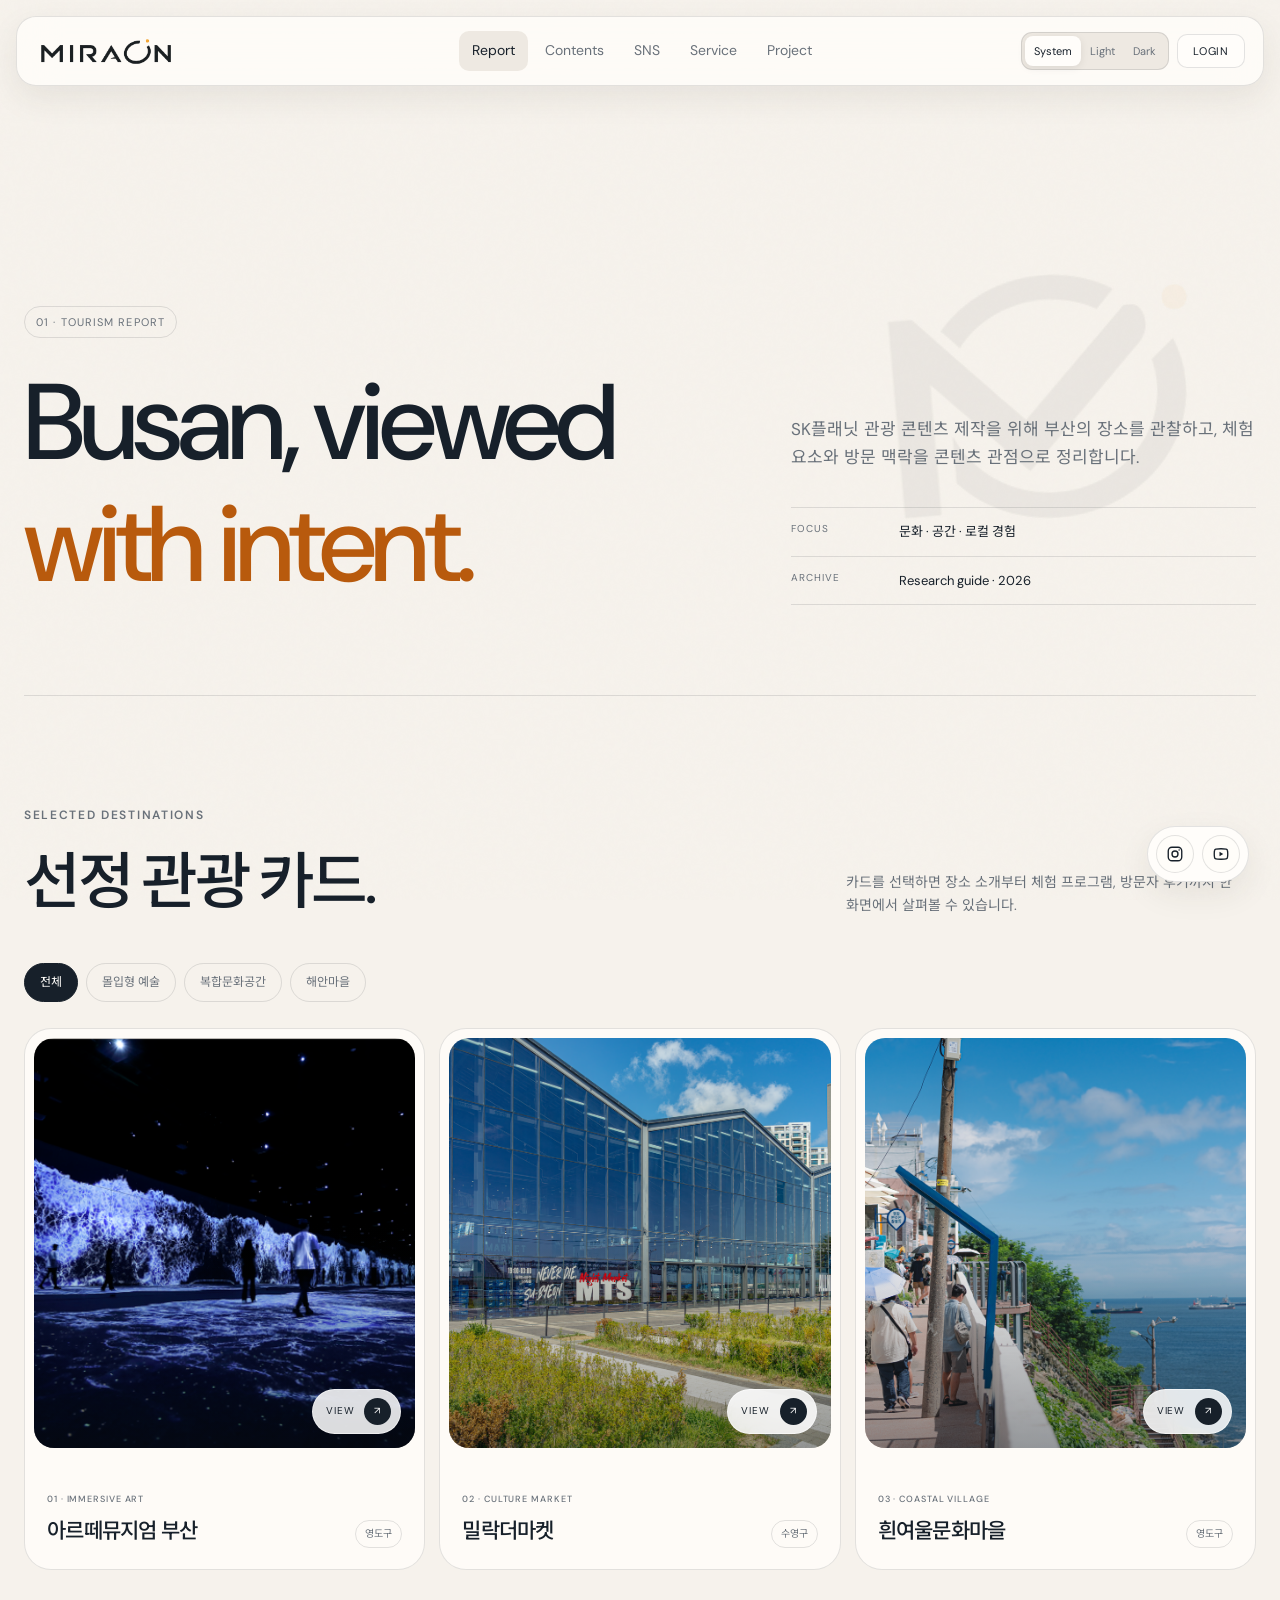
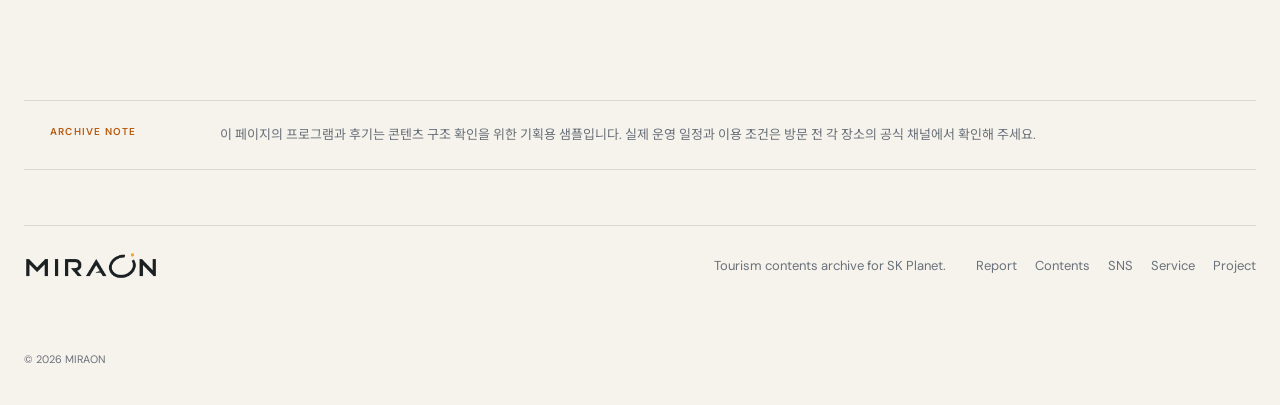
==== index.html @ 27b4e594 "Add TUMSE service preview" ====
<!doctype html>
<html lang="ko" data-theme="system">
<head>
  <meta charset="utf-8">
  <meta name="viewport" content="width=device-width, initial-scale=1">
  <meta name="description" content="SK플래닛 관광 콘텐츠 제작을 위한 부산 관광 자원 리서치 아카이브">
  <meta name="theme-color" content="#f6f2ec">
  <title>Report — MIRAON Tourism Archive</title><link rel="icon" type="image/png" href="assets/brand/miraon-favicon.png">
  <link rel="stylesheet" href="style.css?v=20260902-1">
  <script src="script.js?v=20260827-3" defer></script>
</head>
<body data-page="report">
  <a class="skip-link" href="#main">본문으로 이동</a>

  <header class="site-header report-site-header" data-header>
    <a class="brand" href="index.html" aria-label="MIRAON 아카이브 홈">MIRAON<span aria-hidden="true">✦</span></a>
    <button class="menu-button" type="button" aria-label="메뉴 열기" aria-controls="site-nav" aria-expanded="false" data-menu-button>
      <span></span><span></span>
    </button>
    <nav class="site-nav" id="site-nav" aria-label="주요 메뉴" data-menu>
      <a href="report.html" data-nav="report">Report</a>
      <a href="contents.html" data-nav="contents">Contents</a>
      <a href="sns.html" data-nav="sns">SNS</a>
      <a href="service.html" data-nav="service">Service</a>
      <a href="final.html" data-nav="final">Project</a>
    </nav>
    <div class="report-header-actions">
      <!-- 고정 UI: 이후 페이지 수정에서도 System / Light / Dark 설정을 유지합니다. -->
      <div class="theme-switcher" role="group" aria-label="화면 테마" data-theme-switcher>
        <button type="button" data-theme-choice="system">System</button>
        <button type="button" data-theme-choice="light">Light</button>
        <button type="button" data-theme-choice="dark">Dark</button>
      </div>
      <button class="login-mini" type="button" aria-label="로그인 기능 준비 중">Login</button>
    </div>
  </header>

  <main id="main">
    <section class="page-hero report-page-hero shell reveal">
      <div>
        <span class="page-label">01 · Tourism report</span>
        <h1>Busan, viewed<em>with intent.</em></h1>
      </div>
      <div class="report-hero-copy">
        <p>SK플래닛 관광 콘텐츠 제작을 위해 부산의 장소를 관찰하고, 체험 요소와 방문 맥락을 콘텐츠 관점으로 정리합니다.</p>
        <dl>
          <div><dt>Focus</dt><dd>문화 · 공간 · 로컬 경험</dd></div>
          <div><dt>Archive</dt><dd>Research guide · 2026</dd></div>
        </dl>
      </div>
    </section>

    <section class="section shell destination-section" aria-labelledby="destination-title">
      <div class="section-head reveal destination-heading">
        <div>
          <p class="eyebrow">Selected destinations</p>
          <h2 id="destination-title">선정 관광 카드.</h2>
        </div>
        <p>카드를 선택하면 장소 소개부터 체험 프로그램, 방문자 후기까지 한 화면에서 살펴볼 수 있습니다.</p>
      </div>

      <div class="destination-filters reveal" aria-label="관광지 카테고리 필터">
        <button class="destination-filter is-active" type="button" data-place-filter="all" aria-pressed="true">전체</button>
        <button class="destination-filter" type="button" data-place-filter="art" aria-pressed="false">몰입형 예술</button>
        <button class="destination-filter" type="button" data-place-filter="market" aria-pressed="false">복합문화공간</button>
        <button class="destination-filter" type="button" data-place-filter="village" aria-pressed="false">해안마을</button>
      </div>

      <div class="destination-grid">
        <button class="destination-card reveal" type="button" data-place-card data-place="arte" data-place-category="art" aria-haspopup="dialog" aria-controls="tourism-detail-dialog">
          <span class="destination-image">
            <img src="assets/images/report/arte-museum.png" alt="푸른 파도 미디어아트가 펼쳐진 아르떼뮤지엄 부산 전시장">
            <span class="destination-open" aria-hidden="true">View <i>↗</i></span>
          </span>
          <span class="destination-meta">
            <span><small>01 · Immersive art</small><strong>아르떼뮤지엄 부산</strong></span>
            <span class="destination-area">영도구</span>
          </span>
        </button>

        <button class="destination-card reveal" type="button" data-place-card data-place="millac" data-place-category="market" aria-haspopup="dialog" aria-controls="tourism-detail-dialog">
          <span class="destination-image">
            <img src="assets/images/report/millac-market.png" alt="유리 외관이 인상적인 부산 밀락더마켓 전경">
            <span class="destination-open" aria-hidden="true">View <i>↗</i></span>
          </span>
          <span class="destination-meta">
            <span><small>02 · Culture market</small><strong>밀락더마켓</strong></span>
            <span class="destination-area">수영구</span>
          </span>
        </button>

        <button class="destination-card reveal" type="button" data-place-card data-place="huinnyeoul" data-place-category="village" aria-haspopup="dialog" aria-controls="tourism-detail-dialog">
          <span class="destination-image">
            <img src="assets/images/report/huinnyeoul-village.png" alt="바다와 맞닿은 흰여울문화마을의 골목길">
            <span class="destination-open" aria-hidden="true">View <i>↗</i></span>
          </span>
          <span class="destination-meta">
            <span><small>03 · Coastal village</small><strong>흰여울문화마을</strong></span>
            <span class="destination-area">영도구</span>
          </span>
        </button>
      </div>
    </section>

    <section class="report-note shell reveal" aria-label="리서치 활용 안내">
      <span>Archive note</span>
      <p>이 페이지의 프로그램과 후기는 콘텐츠 구조 확인을 위한 기획용 샘플입니다. 실제 운영 일정과 이용 조건은 방문 전 각 장소의 공식 채널에서 확인해 주세요.</p>
    </section>
  </main>

  <footer class="site-footer shell">
    <a class="brand" href="index.html">MIRAON<span>✦</span></a>
    <p>Tourism contents archive for SK Planet.</p>
    <div><a href="report.html">Report</a><a href="contents.html">Contents</a><a href="sns.html">SNS</a><a href="service.html">Service</a><a href="final.html">Project</a></div>
    <div class="footer-socials" aria-label="소셜 미디어">
      <a class="footer-social-link" href="https://www.instagram.com/pieces.of.busan/" target="_blank" rel="noopener noreferrer" aria-label="인스타그램 Pieces of Busan 새 탭에서 열기"><svg viewBox="0 0 24 24" aria-hidden="true"><rect x="3" y="3" width="18" height="18" rx="5"></rect><circle cx="12" cy="12" r="4"></circle><circle cx="17.5" cy="6.5" r="1" fill="currentColor" stroke="none"></circle></svg></a>
      <a class="footer-social-link" href="https://www.youtube.com/@ZEIV-k8u" target="_blank" rel="noopener noreferrer" aria-label="유튜브 MIRAON 새 탭에서 열기"><svg viewBox="0 0 24 24" aria-hidden="true"><path d="M21 12c0-2.3-.2-4.1-.5-5-.2-.8-.9-1.4-1.7-1.6C17.3 5 12 5 12 5s-5.3 0-6.8.4C4.4 5.6 3.7 6.2 3.5 7 3.2 7.9 3 9.7 3 12s.2 4.1.5 5c.2.8.9 1.4 1.7 1.6C6.7 19 12 19 12 19s5.3 0 6.8-.4c.8-.2 1.5-.8 1.7-1.6.3-.9.5-2.7.5-5Z"></path><path d="m10 9 5 3-5 3V9Z" fill="currentColor" stroke="none"></path></svg></a>
    </div>
    <small>© <span data-year></span> MIRAON</small>
  </footer>

  <dialog class="tourism-dialog" id="tourism-detail-dialog" aria-labelledby="tourism-modal-title" data-tourism-modal data-tourism-dialog>
      <button class="tourism-modal-close" type="button" aria-label="관광지 상세 팝업 닫기" data-modal-close>
        <span></span><span></span>
      </button>

      <div class="tourism-modal-layout">
        <aside class="tourism-modal-nav" aria-label="상세 정보 카테고리">
          <div class="tourism-nav-head">
            <small>Main category</small>
            <strong data-modal-nav-title>Destination</strong>
          </div>
          <nav>
            <button class="is-active" type="button" data-modal-section="modal-overview" aria-current="true"><span>01</span>홈</button>
            <button type="button" data-modal-section="modal-programs"><span>02</span>체험 프로그램</button>
            <button type="button" data-modal-section="modal-reviews"><span>03</span>방문자 후기</button>
          </nav>
          <p>BUSAN TOURISM<br>RESEARCH ARCHIVE</p>
        </aside>

        <div class="tourism-modal-content" data-modal-scroll>
          <section class="tourism-overview" id="modal-overview" data-modal-observe>
            <div class="tourism-title-row">
              <div>
                <p class="tourism-kicker" data-modal-kicker></p>
                <h2 id="tourism-modal-title" data-modal-title></h2>
                <p class="tourism-subtitle" data-modal-subtitle></p>
              </div>
              <span class="tourism-location" data-modal-location></span>
            </div>

            <div class="tourism-gallery" data-tourism-gallery>
              <div class="tourism-gallery-viewport" data-gallery-viewport tabindex="0" aria-label="장소 이미지 갤러리. 좌우 방향키 또는 드래그로 이동할 수 있습니다.">
                <div class="tourism-gallery-track" data-gallery-track></div>
              </div>
              <button class="tourism-gallery-arrow is-prev" type="button" aria-label="이전 이미지" data-gallery-prev>←</button>
              <button class="tourism-gallery-arrow is-next" type="button" aria-label="다음 이미지" data-gallery-next>→</button>
              <div class="tourism-gallery-footer">
                <div class="tourism-gallery-dots" data-gallery-dots aria-label="이미지 선택"></div>
                <span><b data-gallery-current>01</b> / <span data-gallery-total>03</span></span>
                <small>Drag or swipe</small>
              </div>
            </div>

            <blockquote data-modal-quote></blockquote>
            <div class="tourism-facts" data-modal-facts></div>
          </section>

          <section class="tourism-detail-section" id="modal-programs" data-modal-observe>
            <div class="tourism-section-heading">
              <div><span>Experience 02</span><h3>체험 프로그램</h3></div>
              <p data-modal-program-intro></p>
            </div>
            <div class="tourism-program-grid" data-modal-programs></div>
          </section>

          <section class="tourism-detail-section tourism-review-section" id="modal-reviews" data-modal-observe>
            <div class="tourism-section-heading">
              <div><span>Review 03</span><h3>방문자 후기</h3></div>
              <div class="tourism-rating"><strong data-modal-rating></strong><span>기획용 샘플 후기</span></div>
            </div>
            <div class="tourism-review-list" data-modal-reviews></div>
          </section>

          <footer class="tourism-source">
            <span>Image source</span>
            <p><span data-modal-credit></span> <a data-modal-source href="#" target="_blank" rel="noreferrer">원문 보기 ↗</a></p>
          </footer>
        </div>
      </div>
  </dialog>
</body>
</html>
---- style.css ----
@import url('https://fonts.googleapis.com/css2?family=DM+Sans:wght@400;500;600&family=Noto+Sans+KR:wght@300;400;500;600&display=swap');

:root {
  color-scheme: light;
  --bg: #f6f2ec;
  --surface: rgba(255, 253, 249, .82);
  --surface-solid: #fffdfa;
  --surface-soft: #eee9e2;
  --ink: #17202a;
  --muted: #69717a;
  --line: rgba(25, 32, 42, .12);
  --line-strong: rgba(25, 32, 42, .22);
  --brand-orange: #f39d1f;
  --accent: #b85a0d;
  --accent-soft: #f6dfbb;
  --brand-wordmark: url("assets/brand/miraon-wordmark-dark.png");
  --brand-monogram: url("assets/brand/miraon-monogram-dark.png");
  --peach: #f1d5cf;
  --peach-soft: #faece6;
  --mint: #d9ebe1;
  --yellow: #f4e7be;
  --shadow: 0 24px 70px rgba(52, 45, 38, .10);
  --shadow-small: 0 12px 32px rgba(52, 45, 38, .08);
  --radius-xl: 34px;
  --radius-lg: 24px;
  --radius-md: 16px;
  --max: 1240px;
}

html[data-theme="dark"] {
  color-scheme: dark;
  --bg: #121519;
  --surface: rgba(29, 33, 38, .84);
  --surface-solid: #1c2025;
  --surface-soft: #252a30;
  --ink: #f3f1ec;
  --muted: #a5abb2;
  --line: rgba(255, 255, 255, .11);
  --line-strong: rgba(255, 255, 255, .22);
  --brand-orange: #f3a11f;
  --accent: #f3a11f;
  --accent-soft: #4a321a;
  --brand-wordmark: url("assets/brand/miraon-wordmark-light.png");
  --brand-monogram: url("assets/brand/miraon-monogram-light.png");
  --peach: #5b403d;
  --peach-soft: #362b2b;
  --mint: #293e36;
  --yellow: #443d28;
  --shadow: 0 26px 80px rgba(0, 0, 0, .28);
  --shadow-small: 0 12px 35px rgba(0, 0, 0, .22);
}

@media (prefers-color-scheme: dark) {
  html[data-theme="system"] {
    color-scheme: dark;
    --bg: #121519; --surface: rgba(29, 33, 38, .84); --surface-solid: #1c2025;
    --surface-soft: #252a30; --ink: #f3f1ec; --muted: #a5abb2;
    --line: rgba(255, 255, 255, .11); --line-strong: rgba(255, 255, 255, .22);
    --brand-orange: #f3a11f; --accent: #f3a11f; --accent-soft: #4a321a; --peach: #5b403d;
    --brand-wordmark: url("assets/brand/miraon-wordmark-light.png");
    --brand-monogram: url("assets/brand/miraon-monogram-light.png");
    --peach-soft: #362b2b; --mint: #293e36; --yellow: #443d28;
    --shadow: 0 26px 80px rgba(0, 0, 0, .28); --shadow-small: 0 12px 35px rgba(0, 0, 0, .22);
  }
}

* { box-sizing: border-box; }
html { scroll-behavior: smooth; }
body { margin: 0; background: var(--bg); color: var(--ink); font-family: "DM Sans", "Noto Sans KR", sans-serif; font-size: 16px; line-height: 1.65; transition: background .35s ease, color .35s ease; }
body::before { content: ""; position: fixed; inset: 0; pointer-events: none; opacity: .28; z-index: -1; background-image: url("data:image/svg+xml,%3Csvg viewBox='0 0 160 160' xmlns='http://www.w3.org/2000/svg'%3E%3Cfilter id='n'%3E%3CfeTurbulence type='fractalNoise' baseFrequency='.9' numOctaves='2' stitchTiles='stitch'/%3E%3C/filter%3E%3Crect width='100%25' height='100%25' filter='url(%23n)' opacity='.055'/%3E%3C/svg%3E"); }
a { color: inherit; text-decoration: none; }
button, input { font: inherit; }
img { display: block; max-width: 100%; }
.shell { width: min(calc(100% - 48px), var(--max)); margin-inline: auto; }
.skip-link { position: fixed; left: 16px; top: -80px; background: var(--ink); color: var(--bg); padding: 10px 16px; z-index: 1000; border-radius: 10px; }
.skip-link:focus { top: 16px; }

.site-header { width: min(calc(100% - 32px), 1360px); height: 70px; margin: 16px auto 0; padding: 0 18px 0 22px; position: sticky; top: 14px; z-index: 100; display: grid; grid-template-columns: 1fr auto 1fr; align-items: center; border: 1px solid var(--line); border-radius: 20px; background: var(--surface); backdrop-filter: blur(20px); box-shadow: var(--shadow-small); }
.brand { width: 134px; height: 32px; display: inline-flex; flex: 0 0 auto; align-items: center; overflow: hidden; font-size: 0; }
.brand::before { content: ""; width: 100%; height: 100%; display: block; background: var(--brand-wordmark) no-repeat left center / contain; }
.brand span { display: none; }
.site-nav { display: flex; gap: 4px; }
.site-nav a { padding: 8px 13px; border-radius: 10px; color: var(--muted); font-size: 14px; transition: .2s ease; }
.site-nav a:hover, .site-nav a[aria-current="page"] { background: var(--surface-soft); color: var(--ink); }
.theme-switcher { justify-self: end; display: flex; padding: 3px; border: 1px solid var(--line); border-radius: 11px; background: var(--surface-soft); }
.theme-switcher button { border: 0; padding: 6px 9px; color: var(--muted); background: transparent; border-radius: 8px; font-size: 11px; cursor: pointer; }
.theme-switcher button[aria-pressed="true"] { color: var(--ink); background: var(--surface-solid); box-shadow: 0 2px 8px rgba(0,0,0,.08); }
.menu-button { display: none; border: 0; background: transparent; width: 38px; height: 38px; padding: 10px; cursor: pointer; }
.menu-button span { display: block; width: 100%; height: 1px; margin: 6px 0; background: var(--ink); }

.hero { min-height: 750px; display: grid; grid-template-columns: .9fr 1.1fr; gap: clamp(40px, 6vw, 90px); align-items: center; padding-block: 100px 88px; }
.kicker, .eyebrow { margin: 0 0 22px; color: var(--muted); font-size: 12px; font-weight: 600; letter-spacing: .14em; text-transform: uppercase; }
.kicker { display: flex; align-items: center; gap: 9px; }
.kicker span { width: 7px; height: 7px; border-radius: 50%; background: #73ad88; box-shadow: 0 0 0 5px rgba(115,173,136,.13); }
.hero h1 { margin: 0; font-size: clamp(46px, 5.2vw, 76px); font-weight: 500; line-height: 1.12; letter-spacing: -.055em; word-break: keep-all; }
.hero h1 em, blockquote em { color: var(--accent); font-style: normal; }
.hero-intro { max-width: 570px; margin: 30px 0 0; color: var(--muted); font-size: 17px; word-break: keep-all; }
.button-row { display: flex; gap: 10px; margin-top: 36px; flex-wrap: wrap; }
.button { min-height: 48px; display: inline-flex; align-items: center; justify-content: center; gap: 18px; padding: 12px 18px; border: 1px solid var(--line); border-radius: 13px; font-size: 14px; font-weight: 500; transition: transform .25s ease, background .25s ease, border-color .25s ease; }
.button:hover { transform: translateY(-2px); }
.button-primary, .button-dark { background: var(--ink); color: var(--bg); border-color: var(--ink); }
.button-quiet { background: var(--surface); }
.button-dark { color: var(--surface-solid); background: #17202a; }

.hero-art { min-height: 520px; position: relative; display: grid; place-items: center; border: 1px solid var(--line); overflow: hidden; border-radius: var(--radius-xl); background: radial-gradient(circle at 23% 68%, var(--yellow), transparent 36%), radial-gradient(circle at 83% 20%, var(--peach), transparent 38%), var(--surface-solid); box-shadow: var(--shadow); }
.hero-image-card { width: 80%; margin: 0; position: relative; z-index: 2; overflow: hidden; border: 7px solid rgba(255,255,255,.42); border-radius: 23px; box-shadow: 0 30px 70px rgba(62,50,45,.18); transform: rotate(-2.5deg); }
.hero-image-card img { width: 100%; aspect-ratio: 16/9; object-fit: cover; }
.soft-orb { position: absolute; border-radius: 50%; filter: blur(4px); }
.orb-one { width: 180px; height: 180px; left: -40px; top: 80px; background: var(--accent-soft); }
.orb-two { width: 140px; height: 140px; right: -20px; bottom: -20px; background: var(--mint); }
.floating-card { position: absolute; z-index: 3; padding: 14px; border: 1px solid rgba(255,255,255,.48); border-radius: 15px; background: rgba(255,255,255,.78); color: #17202a; backdrop-filter: blur(14px); box-shadow: 0 16px 32px rgba(47,42,39,.12); }
.floating-theme { left: 6%; top: 9%; width: 142px; }
.floating-theme span { display: block; margin-bottom: 9px; font-size: 12px; font-weight: 600; }
.floating-theme i { display: block; height: 5px; margin: 6px 0; border-radius: 9px; background: #dce2e8; }
.floating-theme i:nth-of-type(2) { width: 75%; background: #9bacee; }
.floating-note { right: 5%; bottom: 12%; }
.floating-note small { display: block; color: #69717a; font-size: 9px; }
.floating-note strong { font-size: 13px; }
.art-caption { position: absolute; z-index: 3; left: 6%; bottom: 6%; display: flex; gap: 10px; align-items: flex-start; color: #17202a; }
.art-caption span { width: 26px; height: 26px; display: grid; place-items: center; border-radius: 50%; background: rgba(255,255,255,.8); font-size: 10px; }
.art-caption p { margin: 0; font-size: 11px; line-height: 1.4; }

.marquee { overflow: hidden; padding: 18px 0; border-block: 1px solid var(--line); color: var(--muted); white-space: nowrap; }
.marquee div { width: max-content; animation: drift 28s linear infinite; font-size: 13px; letter-spacing: .08em; text-transform: uppercase; }
.marquee i { padding: 0 22px; color: var(--accent); font-style: normal; }
@keyframes drift { to { transform: translateX(-50%); } }

.section { padding-block: 130px; }
.section-head { display: flex; justify-content: space-between; align-items: flex-end; gap: 30px; margin-bottom: 46px; }
.section-head h2, .contact h2, .page-hero h1 { margin: 0; font-weight: 500; letter-spacing: -.045em; line-height: 1.13; }
.section-head h2 { font-size: clamp(34px, 4vw, 54px); }
.text-link { padding-bottom: 6px; border-bottom: 1px solid var(--line-strong); color: var(--muted); font-size: 14px; }
.text-link span { padding-left: 12px; color: var(--ink); }
.work-grid { display: grid; grid-template-columns: 1.15fr .85fr; gap: 20px; }
.work-card { min-width: 0; padding: 10px; border: 1px solid var(--line); border-radius: 28px; background: var(--surface); transition: transform .35s ease, box-shadow .35s ease; }
.work-card:hover { transform: translateY(-5px); box-shadow: var(--shadow); }
.work-image { min-height: 360px; display: grid; place-items: center; overflow: hidden; border-radius: 20px; }
.image-peach { background: linear-gradient(145deg, var(--peach-soft), var(--yellow)); }
.image-blue { background: linear-gradient(145deg, var(--accent-soft), var(--mint)); }
.work-image img { width: 80%; border-radius: 16px; box-shadow: 0 24px 60px rgba(46,47,55,.18); transition: transform .55s ease; }
.work-card:hover img { transform: scale(1.025) rotate(.4deg); }
.work-card:not(.work-card-large) .work-image img { width: 73%; aspect-ratio: 4/5; object-fit: cover; object-position: top; }
.work-meta { min-height: 180px; padding: 24px 18px 16px; display: flex; align-items: flex-start; justify-content: space-between; gap: 20px; }
.pill { display: inline-flex; padding: 4px 9px; border: 1px solid var(--line); border-radius: 999px; color: var(--muted); font-size: 10px; letter-spacing: .06em; text-transform: uppercase; }
.work-meta h3 { margin: 15px 0 7px; font-size: 24px; font-weight: 500; letter-spacing: -.025em; }
.work-meta p { max-width: 450px; margin: 0; color: var(--muted); font-size: 14px; }
.round-arrow { flex: 0 0 38px; height: 38px; display: grid; place-items: center; border: 1px solid var(--line); border-radius: 50%; }
.project-entry-link { min-height: 150px; margin-top: 20px; padding: 26px 28px; display: grid; grid-template-columns: 50px 1fr auto; align-items: center; gap: 22px; border: 1px solid var(--line); border-radius: var(--radius-lg); background: linear-gradient(105deg, var(--surface), var(--peach-soft)); transition: transform .3s ease, box-shadow .3s ease; }
.project-entry-link:hover { transform: translateY(-4px); box-shadow: var(--shadow-small); }
.project-entry-number { color: var(--accent); font-size: 12px; }
.project-entry-link h3 { margin: 10px 0 4px; font-size: 27px; font-weight: 500; letter-spacing: -.03em; }
.project-entry-link p { margin: 0; color: var(--muted); font-size: 13px; }

.philosophy-block { display: grid; grid-template-columns: 1fr 1fr; gap: 8vw; border-top: 1px solid var(--line); }
.quote blockquote { margin: 0; font-size: clamp(31px, 3.7vw, 52px); line-height: 1.3; letter-spacing: -.045em; word-break: keep-all; }
.principles article { display: grid; grid-template-columns: 44px 1fr; gap: 14px; padding: 24px 0; border-bottom: 1px solid var(--line); }
.principles article:first-child { border-top: 1px solid var(--line); }
.principles span { color: var(--accent); font-size: 12px; }
.principles h3 { margin: 0 0 4px; font-size: 18px; font-weight: 500; }
.principles p { margin: 0; color: var(--muted); font-size: 14px; }
.snapshots { padding-top: 40px; }
.snapshot-grid { display: grid; grid-template-columns: 1fr 1fr; gap: 14px; }
.snapshot-card { min-height: 210px; display: grid; grid-template-columns: auto 1fr auto; align-items: end; gap: 24px; padding: 28px; border: 1px solid var(--line); border-radius: var(--radius-lg); background: var(--surface); transition: background .25s ease, transform .25s ease; }
.snapshot-card:hover { background: var(--surface-solid); transform: translateY(-3px); }
.snapshot-index { width: 44px; height: 44px; display: grid; place-items: center; align-self: start; border-radius: 50%; background: var(--accent-soft); color: var(--accent); font-weight: 600; }
.snapshot-card p { margin: 0 0 5px; color: var(--muted); font-size: 12px; }
.snapshot-card h3 { margin: 0; font-size: 21px; font-weight: 500; word-break: keep-all; }
.contact { margin-top: 90px; margin-bottom: 36px; padding: clamp(38px, 6vw, 76px); display: grid; grid-template-columns: 1.15fr .85fr; align-items: end; gap: 50px; border-radius: var(--radius-xl); color: #17202a; background: radial-gradient(circle at 82% 25%, #dce7ff, transparent 30%), radial-gradient(circle at 8% 85%, #f4ddb8, transparent 34%), #f6e8e3; box-shadow: var(--shadow); }
.contact h2 { font-size: clamp(43px, 5vw, 70px); }
.contact-side p { max-width: 430px; margin: 0 0 28px; color: #545b63; }

.site-footer { min-height: 180px; display: grid; grid-template-columns: 1fr auto auto; align-items: center; gap: 30px; border-top: 1px solid var(--line); color: var(--muted); font-size: 13px; }
.site-footer > div { display: flex; gap: 18px; }
.site-footer .footer-socials { position: fixed; z-index: 70; right: clamp(16px, 2.4vw, 34px); bottom: max(18px, env(safe-area-inset-bottom)); display: flex; gap: 8px; padding: 8px; border: 1px solid var(--line); border-radius: 999px; background: var(--surface-solid); box-shadow: var(--shadow-small); }
.footer-social-link { width: 38px; height: 38px; display: inline-grid; place-items: center; border: 1px solid var(--line); border-radius: 50%; color: var(--ink); background: var(--surface); transition: color .2s ease, background .2s ease, border-color .2s ease, transform .2s ease; }
.footer-social-link svg { width: 18px; height: 18px; fill: none; stroke: currentColor; stroke-width: 1.8; stroke-linecap: round; stroke-linejoin: round; }
.footer-social-link:hover { color: #17202a; background: var(--brand-orange); border-color: var(--brand-orange); transform: translateY(-2px); }
.footer-social-link:focus-visible { outline: 2px solid var(--accent); outline-offset: 3px; }
.site-footer small { grid-column: 1/-1; padding-bottom: 20px; }

/* Inner pages */
.page-hero { min-height: 540px; padding-block: 135px 90px; display: grid; grid-template-columns: 1.2fr .8fr; gap: 70px; align-items: end; border-bottom: 1px solid var(--line); }
.page-hero h1 { font-size: clamp(58px, 8vw, 112px); }
.page-hero h1 em { display: block; color: var(--accent); font-style: normal; }
.page-hero > p { max-width: 480px; margin: 0; color: var(--muted); font-size: 17px; word-break: keep-all; }
.page-label { display: inline-flex; margin-bottom: 24px; padding: 6px 11px; border: 1px solid var(--line); border-radius: 999px; color: var(--muted); font-size: 11px; text-transform: uppercase; letter-spacing: .1em; }
.profile-layout { display: grid; grid-template-columns: .82fr 1.18fr; gap: 7vw; }
.portrait-card { min-height: 520px; position: relative; display: grid; place-items: center; overflow: hidden; border-radius: var(--radius-xl); background: radial-gradient(circle at 70% 20%, var(--peach), transparent 38%), radial-gradient(circle at 20% 80%, var(--accent-soft), transparent 40%), var(--surface-solid); }
.portrait-mark { font-size: clamp(120px, 18vw, 240px); font-weight: 600; letter-spacing: -.12em; color: var(--ink); opacity: .9; }
.portrait-card small { position: absolute; left: 24px; bottom: 22px; padding: 6px 10px; border-radius: 999px; background: var(--surface); }
.body-copy h2 { margin: 0 0 28px; font-size: clamp(33px, 4vw, 54px); font-weight: 500; line-height: 1.25; letter-spacing: -.04em; word-break: keep-all; }
.body-copy > p { color: var(--muted); font-size: 17px; }
.fact-list { margin-top: 50px; }
.fact-list > div { display: grid; grid-template-columns: 150px 1fr; padding: 18px 0; border-bottom: 1px solid var(--line); }
.fact-list dt { color: var(--muted); font-size: 12px; text-transform: uppercase; letter-spacing: .08em; }
.fact-list dd { margin: 0; }
.capability-grid { display: grid; grid-template-columns: repeat(3, 1fr); gap: 14px; }
.info-card { min-height: 300px; padding: 28px; display: flex; flex-direction: column; border: 1px solid var(--line); border-radius: var(--radius-lg); background: var(--surface); }
.info-card > span { color: var(--accent); font-size: 12px; }
.info-card h3 { margin: auto 0 9px; font-size: 23px; font-weight: 500; }
.info-card p { margin: 0; color: var(--muted); font-size: 14px; }
.process-list { display: grid; grid-template-columns: repeat(4, 1fr); border-block: 1px solid var(--line); }
.process-list div { padding: 28px 18px; border-right: 1px solid var(--line); }
.process-list div:last-child { border: 0; }
.process-list span { color: var(--accent); font-size: 11px; }
.process-list strong { display: block; margin-top: 30px; font-size: 19px; font-weight: 500; }

/* Service */
.service-section { --tumse-green: #0f6b64; --tumse-mint: #78c7bd; --tumse-mist: #eef5f1; --tumse-amber: #ffb547; }
.service-heading-copy { max-width: 390px; margin: 0; color: var(--muted); font-size: 14px; word-break: keep-all; }
.tumse-quick-entry { width: 100%; margin: 0 0 82px; padding: 20px 24px; display: grid; grid-template-columns: 1fr 1.3fr auto; align-items: center; gap: 24px; border: 1px solid color-mix(in srgb, var(--tumse-green) 25%, var(--line)); border-radius: 18px; color: #fff; background: var(--tumse-green); text-align: left; cursor: pointer; box-shadow: 0 16px 40px color-mix(in srgb, var(--tumse-green) 18%, transparent); transition: transform .25s ease, box-shadow .25s ease; }
.tumse-quick-entry:hover { transform: translateY(-3px); box-shadow: 0 22px 55px color-mix(in srgb, var(--tumse-green) 25%, transparent); }
.tumse-quick-entry > span:first-child { display: flex; align-items: baseline; gap: 14px; }
.tumse-quick-entry small { color: rgba(255,255,255,.7); font-size: 9px; letter-spacing: .12em; text-transform: uppercase; }
.tumse-quick-entry strong { font-size: 24px; font-weight: 600; letter-spacing: -.03em; }
.tumse-quick-copy { color: rgba(255,255,255,.82); font-size: 13px; word-break: keep-all; }
.tumse-quick-arrow { width: 38px; height: 38px; display: grid; place-items: center; border: 1px solid rgba(255,255,255,.3); border-radius: 50%; font-size: 15px; }
.service-grid { display: grid; grid-template-columns: minmax(0, 1fr); }
.service-card { min-height: 650px; padding: clamp(28px, 4vw, 50px); display: flex; flex-direction: column; overflow: hidden; position: relative; border: 1px solid color-mix(in srgb, #0f6b64 18%, var(--line)); border-radius: var(--radius-xl); background: radial-gradient(circle at 84% 18%, rgba(120,199,189,.45), transparent 30%), radial-gradient(circle at 12% 92%, rgba(255,181,71,.17), transparent 30%), #eef5f1; color: #171a1d; box-shadow: var(--shadow-small); }
.service-card-top { display: flex; justify-content: space-between; align-items: center; gap: 20px; color: #59616a; font-size: 10px; font-weight: 600; letter-spacing: .1em; text-transform: uppercase; }
.service-status { display: inline-flex; align-items: center; gap: 8px; }
.service-status i { width: 7px; height: 7px; border-radius: 50%; background: var(--tumse-amber); box-shadow: 0 0 0 5px rgba(255,181,71,.15); }
.service-card-brand { margin: auto 0; display: grid; justify-items: center; gap: 18px; }
.service-card-brand img { width: min(620px, 82%); max-height: 220px; object-fit: contain; }
.service-card-brand p { margin: 0; color: var(--tumse-green); font-size: 15px; font-weight: 600; letter-spacing: -.02em; }
.service-card-copy { display: grid; grid-template-columns: 1fr auto; align-items: end; gap: 40px; }
.service-card-copy h3 { margin: 0 0 13px; color: var(--tumse-green); font-size: clamp(34px, 4.4vw, 58px); font-weight: 600; line-height: 1.15; letter-spacing: -.055em; }
.service-card-copy p { max-width: 620px; margin: 0; color: #59616a; font-size: 15px; word-break: keep-all; }
.service-feature-list { margin: 22px 0 0; padding: 0; display: flex; flex-wrap: wrap; gap: 8px; list-style: none; }
.service-feature-list li { padding: 7px 11px; border: 1px solid rgba(15,107,100,.18); border-radius: 999px; color: var(--tumse-green); background: rgba(255,255,255,.55); font-size: 11px; }
.tumse-button { border-color: var(--tumse-green); color: #fff; background: var(--tumse-green); cursor: pointer; }
.tumse-button:hover { background: #0b5a54; border-color: #0b5a54; }

body.service-modal-open { overflow: hidden; }
.service-dialog { --tumse-green: #0f6b64; --tumse-mint: #78c7bd; --tumse-mist: #eef5f1; --tumse-amber: #ffb547; width: min(1040px, calc(100% - 48px)); max-width: none; max-height: min(760px, calc(100dvh - 48px)); padding: 0; overflow: hidden; border: 1px solid rgba(15,107,100,.18); border-radius: 30px; color: #171a1d; background: #fff; box-shadow: 0 36px 110px rgba(10, 15, 20, .34); opacity: 0; transform: translateY(16px) scale(.985); transition: opacity .24s ease, transform .35s cubic-bezier(.2,.8,.2,1); }
.service-dialog[open] { display: grid; grid-template-columns: .86fr 1.14fr; }
.service-dialog.is-open { opacity: 1; transform: none; }
.service-dialog::backdrop { background: rgba(15, 19, 24, .64); backdrop-filter: blur(10px); }
.service-dialog-close { width: 42px; height: 42px; position: absolute; z-index: 2; right: 18px; top: 18px; border: 1px solid rgba(15,107,100,.18); border-radius: 50%; color: var(--tumse-green); background: #fff; cursor: pointer; transition: transform .2s ease, background .2s ease; }
.service-dialog-close:hover { color: #171a1d; background: var(--tumse-amber); transform: rotate(5deg); }
.service-dialog-close span { width: 15px; height: 1px; position: absolute; left: 50%; top: 50%; background: currentColor; transform: translate(-50%, -50%) rotate(45deg); }
.service-dialog-close span:last-child { transform: translate(-50%, -50%) rotate(-45deg); }
.service-dialog-visual { min-height: 650px; padding: 48px; display: flex; flex-direction: column; align-items: center; justify-content: center; gap: 20px; overflow: hidden; color: var(--tumse-green); background: radial-gradient(circle at 75% 20%, rgba(120,199,189,.45), transparent 34%), var(--tumse-mist); text-align: center; }
.service-dialog-visual img { width: min(360px, 90%); max-height: 220px; object-fit: contain; }
.service-dialog-visual p { margin: 0; font-size: 19px; font-weight: 600; letter-spacing: -.03em; }
.service-dialog-visual span { margin-top: 14px; padding: 7px 11px; border: 1px solid rgba(15,107,100,.2); border-radius: 999px; font-size: 9px; letter-spacing: .08em; text-transform: uppercase; }
.service-dialog-content { padding: clamp(48px, 6vw, 74px); overflow-y: auto; align-self: stretch; }
.service-dialog-content .eyebrow { color: var(--tumse-green); }
.service-dialog-content h2 { margin: 0; color: var(--tumse-green); font-size: clamp(46px, 6vw, 72px); font-weight: 600; line-height: 1.08; letter-spacing: -.06em; }
.service-dialog-lead { max-width: 470px; margin: 22px 0 28px; color: #59616a; font-size: 15px; word-break: keep-all; }
.service-dialog-actions { display: flex; flex-wrap: wrap; gap: 9px; margin-bottom: 36px; }
.tumse-summary { padding-top: 28px; border-top: 1px solid rgba(15,107,100,.17); outline: none; }
.tumse-summary > span { color: var(--tumse-green); font-size: 10px; font-weight: 700; letter-spacing: .12em; text-transform: uppercase; }
.tumse-summary > p { margin: 12px 0 20px; color: #59616a; font-size: 13px; word-break: keep-all; }
.tumse-summary ul { margin: 0; padding: 0; list-style: none; }
.tumse-summary li { display: grid; grid-template-columns: 58px 1fr; gap: 14px; padding: 10px 0; border-top: 1px solid rgba(15,107,100,.12); }
.tumse-summary li strong { color: var(--tumse-green); font-size: 12px; }
.tumse-summary li span { color: #59616a; font-size: 12px; }

.filter-bar { display: flex; gap: 8px; padding-top: 35px; }
.filter-button { padding: 9px 14px; border: 1px solid var(--line); border-radius: 999px; color: var(--muted); background: transparent; cursor: pointer; }
.filter-button.active { color: var(--surface-solid); background: var(--ink); }
.project-index-section { padding-top: 95px; }
.project-index-heading { display: grid; grid-template-columns: 1fr auto; align-items: end; gap: 30px; margin-bottom: 32px; }
.project-index-heading h2 { margin: 0; font-size: clamp(34px, 4vw, 54px); font-weight: 500; line-height: 1.13; letter-spacing: -.045em; }
.project-index-heading > p { max-width: 320px; margin: 0; color: var(--muted); font-size: 14px; }
.project-index-list { border-top: 1px solid var(--line); }
.project-index-item { border-bottom: 1px solid var(--line); scroll-margin-top: 115px; }
.project-index-toggle { width: 100%; min-height: 126px; padding: 22px 0; display: grid; grid-template-columns: 80px 1fr 44px; align-items: center; gap: 20px; border: 0; color: var(--ink); background: transparent; text-align: left; cursor: pointer; }
.project-index-no { color: var(--accent); font-size: 12px; }
.project-index-title small { display: block; margin-bottom: 5px; color: var(--muted); font-size: 10px; font-weight: 500; letter-spacing: .08em; text-transform: uppercase; }
.project-index-title strong { font-size: clamp(29px, 4vw, 46px); font-weight: 500; letter-spacing: -.04em; }
.project-index-icon { width: 40px; height: 40px; position: relative; border: 1px solid var(--line); border-radius: 50%; transition: background .25s ease, transform .35s ease; }
.project-index-icon::before, .project-index-icon::after { content: ""; position: absolute; left: 50%; top: 50%; width: 12px; height: 1px; background: currentColor; transform: translate(-50%, -50%); }
.project-index-icon::after { transform: translate(-50%, -50%) rotate(90deg); transition: transform .25s ease; }
.project-index-toggle:hover .project-index-icon { background: var(--surface-soft); }
.project-index-toggle[aria-expanded="true"] .project-index-icon { transform: rotate(180deg); background: var(--ink); color: var(--bg); }
.project-index-toggle[aria-expanded="true"] .project-index-icon::after { transform: translate(-50%, -50%) rotate(0); }
.project-toc { margin: 0 0 28px 80px; padding: 28px; border: 1px solid var(--line); border-radius: var(--radius-lg); background: var(--surface); }
.project-toc[hidden] { display: none; }
.project-toc > p { margin: 0 0 16px; color: var(--muted); font-size: 10px; font-weight: 600; letter-spacing: .12em; text-transform: uppercase; }
.project-toc ol { margin: 0; padding: 0; list-style: none; }
.project-toc li { min-height: 64px; display: grid; grid-template-columns: 54px 1fr; align-items: center; gap: 12px; border-top: 1px solid var(--line); }
.project-toc li span { color: var(--accent); font-size: 11px; }
.project-toc li strong { font-size: 16px; font-weight: 500; word-break: keep-all; }
.project-list { display: grid; gap: 90px; }
.project-case { display: grid; grid-template-columns: 1.15fr .85fr; gap: 5vw; scroll-margin-top: 120px; }
.case-visual { min-height: 520px; display: grid; place-items: center; overflow: hidden; border-radius: var(--radius-xl); background: linear-gradient(145deg, var(--peach-soft), var(--yellow)); }
.case-visual.blue { background: linear-gradient(145deg, var(--accent-soft), var(--mint)); }
.case-visual img { width: 80%; border-radius: 18px; box-shadow: var(--shadow); }
.case-visual.tall img { width: 62%; aspect-ratio: 4/5; object-fit: cover; object-position: top; }
.case-copy { padding-block: 24px; }
.case-copy h2 { margin: 12px 0 16px; font-size: clamp(35px, 4vw, 53px); font-weight: 500; line-height: 1.12; letter-spacing: -.04em; }
.case-copy > p { color: var(--muted); }
.case-details { margin: 38px 0 0; }
.case-details div { display: grid; grid-template-columns: 110px 1fr; padding: 14px 0; border-top: 1px solid var(--line); }
.case-details dt { color: var(--muted); font-size: 12px; }
.case-details dd { margin: 0; font-size: 14px; }
.project-case[hidden] { display: none; }

.record-list { border-top: 1px solid var(--line); }
.record-row { min-height: 116px; display: grid; grid-template-columns: 100px 1fr auto; gap: 30px; align-items: center; border-bottom: 1px solid var(--line); }
.record-row time, .record-row > span { color: var(--muted); font-size: 12px; }
.record-row h3 { margin: 0 0 4px; font-size: 21px; font-weight: 500; }
.record-row p { margin: 0; color: var(--muted); font-size: 13px; }
.honest-note { margin-top: 28px; padding: 20px 22px; border-radius: var(--radius-md); background: var(--yellow); color: var(--ink); font-size: 13px; }
.news-feature { display: grid; grid-template-columns: 1fr 1fr; min-height: 480px; overflow: hidden; border: 1px solid var(--line); border-radius: var(--radius-xl); background: var(--surface); }
.news-feature-image { display: grid; place-items: center; background: linear-gradient(145deg, var(--peach-soft), var(--accent-soft)); }
.news-feature-image img { width: 76%; border-radius: 15px; box-shadow: var(--shadow); }
.news-feature-copy { padding: clamp(35px, 6vw, 70px); display: flex; flex-direction: column; justify-content: center; }
.news-feature-copy h2 { margin: 16px 0; font-size: clamp(34px, 4vw, 54px); font-weight: 500; line-height: 1.18; letter-spacing: -.04em; word-break: keep-all; }
.news-feature-copy p { color: var(--muted); }
.journal-grid { display: grid; grid-template-columns: repeat(3, 1fr); gap: 14px; }
.journal-card { min-height: 260px; padding: 25px; display: flex; flex-direction: column; border: 1px solid var(--line); border-radius: var(--radius-lg); background: var(--surface); }
.journal-card time { color: var(--muted); font-size: 11px; }
.journal-card h3 { margin: auto 0 8px; font-size: 21px; font-weight: 500; line-height: 1.35; }
.journal-card p { margin: 0; color: var(--muted); font-size: 13px; }

.reveal { opacity: 0; transform: translateY(18px); transition: opacity .7s ease, transform .7s cubic-bezier(.2,.7,.2,1); }
.reveal.is-visible { opacity: 1; transform: none; }
@media (prefers-reduced-motion: reduce) { *, *::before, *::after { scroll-behavior: auto !important; animation-duration: .01ms !important; animation-iteration-count: 1 !important; transition-duration: .01ms !important; } .reveal { opacity: 1; transform: none; } }

@media (max-width: 900px) {
  .site-header { grid-template-columns: 1fr auto auto; }
  .menu-button { display: block; order: 2; }
  .theme-switcher { order: 1; }
  .site-nav { position: absolute; left: 0; right: 0; top: calc(100% + 8px); display: none; flex-direction: column; padding: 10px; border: 1px solid var(--line); border-radius: 17px; background: var(--surface-solid); box-shadow: var(--shadow-small); }
  .site-nav.is-open { display: flex; }
  .hero, .page-hero, .profile-layout, .project-case, .contact { grid-template-columns: 1fr; }
  .hero { padding-top: 80px; }
  .hero-art { min-height: 500px; }
  .page-hero { min-height: 480px; }
  .work-grid, .philosophy-block { grid-template-columns: 1fr; }
  .work-card:not(.work-card-large) .work-image img { width: 60%; }
  .capability-grid, .journal-grid { grid-template-columns: 1fr 1fr; }
  .process-list { grid-template-columns: 1fr 1fr; }
  .process-list div:nth-child(2) { border-right: 0; }
  .process-list div:nth-child(-n+2) { border-bottom: 1px solid var(--line); }
  .news-feature { grid-template-columns: 1fr; }
  .news-feature-image { min-height: 340px; }
  .project-index-heading { grid-template-columns: 1fr; align-items: start; }
}

@media (max-width: 620px) {
  .shell { width: min(calc(100% - 28px), var(--max)); }
  .site-header { width: calc(100% - 20px); margin-top: 10px; padding-inline: 14px; }
  .theme-switcher button { width: 30px; height: 30px; padding: 0; overflow: hidden; text-indent: -100px; position: relative; }
  .theme-switcher button::after { content: "A"; position: absolute; inset: 0; display: grid; place-items: center; text-indent: 0; font-size: 10px; }
  .theme-switcher button[data-theme-choice="system"]::after { content: "◐"; }
  .theme-switcher button[data-theme-choice="light"]::after { content: "☼"; }
  .theme-switcher button[data-theme-choice="dark"]::after { content: "☾"; }
  .hero { min-height: auto; padding-block: 80px 60px; }
  .hero h1 { font-size: 44px; }
  .hero-art { min-height: 370px; }
  .hero-image-card { width: 90%; }
  .floating-theme { width: 116px; left: 3%; top: 5%; }
  .floating-note { right: 3%; bottom: 7%; }
  .art-caption { display: none; }
  .section { padding-block: 88px; }
  .section-head { align-items: flex-start; flex-direction: column; margin-bottom: 30px; }
  .work-image { min-height: 270px; }
  .work-meta { min-height: 160px; }
  .project-entry-link { grid-template-columns: 35px 1fr auto; padding: 22px 18px; }
  .project-entry-link p { display: none; }
  .snapshot-grid, .capability-grid, .journal-grid { grid-template-columns: 1fr; }
  .snapshot-card { min-height: 170px; }
  .contact { margin-top: 40px; padding: 36px 25px; }
  .site-footer { grid-template-columns: 1fr; padding-block: 50px 20px; gap: 14px; }
  .site-footer .footer-socials { right: 14px; bottom: max(14px, env(safe-area-inset-bottom)); margin: 0; }
  .site-footer small { grid-column: auto; }
  .page-hero { padding-block: 100px 70px; gap: 30px; }
  .page-hero h1 { font-size: 58px; }
  .project-index-section { padding-top: 70px; }
  .project-index-toggle { grid-template-columns: 38px 1fr 40px; min-height: 108px; gap: 12px; }
  .project-toc { margin-left: 0; padding: 20px; }
  .project-toc li { min-height: 58px; grid-template-columns: 38px 1fr; }
  .fact-list > div { grid-template-columns: 100px 1fr; }
  .process-list { grid-template-columns: 1fr; }
  .process-list div, .process-list div:nth-child(2) { border-right: 0; border-bottom: 1px solid var(--line); }
  .case-visual { min-height: 360px; }
  .record-row { grid-template-columns: 70px 1fr; padding-block: 20px; }
  .record-row > span { grid-column: 2; }
}

/* Tourism report */
.report-site-header { grid-template-columns: 1fr auto 1fr; }
.report-header-actions { justify-self: end; display: flex; align-items: center; gap: 8px; }
.login-mini { min-width: 68px; height: 34px; padding: 0 14px; border: 1px solid var(--line); border-radius: 10px; color: var(--ink); background: var(--surface-solid); font-size: 11px; letter-spacing: .06em; text-transform: uppercase; cursor: pointer; transition: color .2s ease, background .2s ease, border-color .2s ease; }
.login-mini:hover { color: #17202a; background: var(--brand-orange); border-color: var(--brand-orange); }
.report-page-hero { min-height: 610px; }
.report-page-hero, .sns-page-hero { position: relative; isolation: isolate; overflow: hidden; }
.report-page-hero::after, .sns-page-hero::after { content: ""; width: clamp(190px, 27vw, 350px); aspect-ratio: 217 / 180; position: absolute; z-index: 0; right: clamp(4px, 3vw, 44px); top: 50%; background: var(--brand-monogram) no-repeat center / contain; opacity: .055; transform: translateY(-48%) rotate(-5deg); pointer-events: none; }
.report-page-hero > *, .sns-page-hero > * { position: relative; z-index: 1; }
.report-page-hero h1 { max-width: 850px; font-size: clamp(56px, 8.4vw, 118px); }
.report-hero-copy > p { max-width: 470px; margin: 0 0 36px; color: var(--muted); font-size: 17px; word-break: keep-all; }
.report-hero-copy dl { margin: 0; border-top: 1px solid var(--line); }
.report-hero-copy dl div { display: grid; grid-template-columns: 90px 1fr; gap: 18px; padding: 13px 0; border-bottom: 1px solid var(--line); }
.report-hero-copy dt { color: var(--muted); font-size: 10px; letter-spacing: .1em; text-transform: uppercase; }
.report-hero-copy dd { margin: 0; font-size: 13px; }
.destination-section { padding-top: 110px; }
.destination-heading > p { max-width: 410px; margin: 0; color: var(--muted); font-size: 14px; word-break: keep-all; }
.destination-heading h2 { margin: 0; font-size: clamp(37px, 4.8vw, 64px); font-weight: 500; letter-spacing: -.05em; }
.destination-filters { display: flex; flex-wrap: wrap; gap: 8px; margin-bottom: 26px; }
.destination-filter { min-height: 39px; padding: 8px 15px; border: 1px solid var(--line); border-radius: 999px; color: var(--muted); background: transparent; font-size: 12px; cursor: pointer; transition: color .2s ease, background .2s ease, border-color .2s ease, transform .2s ease; }
.destination-filter:hover { color: #17202a; background: var(--brand-orange); border-color: var(--brand-orange); transform: translateY(-2px); }
.destination-filter.is-active { color: var(--surface-solid); background: var(--ink); border-color: var(--ink); }
.destination-filter.is-active:hover { background: var(--accent); border-color: var(--accent); }
.destination-grid { display: grid; grid-template-columns: repeat(3, 1fr); gap: 14px; }
.destination-card { min-width: 0; padding: 9px; overflow: hidden; border: 1px solid var(--line); border-radius: 27px; color: var(--ink); background: var(--surface); text-align: left; cursor: pointer; transition: transform .32s ease, box-shadow .32s ease, border-color .25s ease; }
.destination-card:hover { transform: translateY(-7px); border-color: var(--line-strong); box-shadow: var(--shadow); }
.destination-card[hidden] { display: none; }
.destination-image { min-height: 410px; position: relative; display: block; overflow: hidden; border-radius: 20px; background: var(--surface-soft); }
.destination-image::after { content: ""; position: absolute; inset: 45% 0 0; background: linear-gradient(transparent, rgba(9, 15, 22, .42)); pointer-events: none; }
.destination-image img { width: 100%; height: 100%; position: absolute; inset: 0; object-fit: cover; transition: transform .55s cubic-bezier(.2,.7,.2,1), filter .4s ease; }
.destination-card:hover .destination-image img { transform: scale(1.045); filter: saturate(1.05); }
.destination-open { position: absolute; z-index: 2; right: 14px; bottom: 14px; display: inline-flex; align-items: center; gap: 10px; padding: 8px 9px 8px 13px; border: 1px solid rgba(255,255,255,.5); border-radius: 999px; color: #17202a; background: rgba(255,255,255,.86); backdrop-filter: blur(12px); font-size: 10px; letter-spacing: .08em; text-transform: uppercase; }
.destination-open i { width: 27px; height: 27px; display: grid; place-items: center; border-radius: 50%; color: #fff; background: #17202a; font-style: normal; }
.destination-meta { min-height: 112px; display: flex; justify-content: space-between; align-items: flex-end; gap: 18px; padding: 18px 13px 12px; }
.destination-meta small { display: block; margin-bottom: 7px; color: var(--muted); font-size: 9px; font-weight: 500; letter-spacing: .1em; text-transform: uppercase; }
.destination-meta strong { display: block; font-size: 21px; font-weight: 500; letter-spacing: -.035em; word-break: keep-all; }
.destination-area { flex: 0 0 auto; padding: 5px 9px; border: 1px solid var(--line); border-radius: 999px; color: var(--muted); font-size: 10px; }
.report-note { margin-bottom: 55px; padding: 23px 26px; display: grid; grid-template-columns: 140px 1fr; gap: 30px; border-block: 1px solid var(--line); }
.report-note > span { color: var(--accent); font-size: 10px; font-weight: 600; letter-spacing: .12em; text-transform: uppercase; }
.report-note p { max-width: 850px; margin: 0; color: var(--muted); font-size: 13px; word-break: keep-all; }

/* SNS archive */
.sns-page-hero { min-height: 610px; }
.sns-page-hero h1 { max-width: 880px; font-size: clamp(56px, 8.4vw, 118px); }
.sns-channel-section { padding-top: 110px; }
.sns-channel-heading > p { max-width: 430px; margin: 0; color: var(--muted); font-size: 14px; word-break: keep-all; }
.sns-channel-heading h2 { margin: 0; font-size: clamp(37px, 4.8vw, 64px); font-weight: 500; letter-spacing: -.05em; }
.sns-channel-grid { display: grid; grid-template-columns: repeat(2, minmax(0, 1fr)); gap: 14px; }
.sns-channel-card { --channel-color: var(--accent); min-height: 430px; position: relative; isolation: isolate; overflow: hidden; padding: clamp(28px, 4vw, 48px); display: flex; flex-direction: column; border: 1px solid var(--line); border-radius: 30px; color: var(--ink); background: var(--surface); transition: transform .3s ease, border-color .3s ease, box-shadow .3s ease; }
.sns-channel-card::before { content: ""; width: 270px; height: 270px; position: absolute; z-index: -1; right: -75px; top: -85px; border-radius: 50%; background: color-mix(in srgb, var(--channel-color) 18%, transparent); filter: blur(2px); transition: transform .45s ease; }
.sns-channel-card:hover { transform: translateY(-7px); border-color: var(--line-strong); box-shadow: var(--shadow); }
.sns-channel-card:hover::before { transform: scale(1.14); }
.sns-channel-card.is-instagram { --channel-color: #c85b88; }
.sns-channel-card.is-youtube { --channel-color: #d8544f; }
.sns-channel-mark { width: 86px; height: 86px; display: grid; place-items: center; border-radius: 25px; color: #fff; background: var(--channel-color); box-shadow: 0 14px 32px color-mix(in srgb, var(--channel-color) 23%, transparent); }
.sns-channel-mark svg { width: 42px; height: 42px; fill: none; stroke: currentColor; stroke-width: 1.65; stroke-linecap: round; stroke-linejoin: round; }
.sns-channel-meta { margin-top: auto; padding-top: 70px; }
.sns-channel-meta small { display: block; margin-bottom: 11px; color: var(--channel-color); font-size: 10px; font-weight: 600; letter-spacing: .12em; text-transform: uppercase; }
.sns-channel-meta h2 { margin: 0; font-size: clamp(34px, 4.3vw, 58px); font-weight: 500; letter-spacing: -.055em; }
.sns-channel-meta p { max-width: 470px; margin: 13px 0 27px; color: var(--muted); font-size: 14px; word-break: keep-all; }
.sns-channel-url { display: flex; justify-content: space-between; align-items: center; gap: 20px; padding-top: 16px; border-top: 1px solid var(--line); color: var(--ink); font-size: 12px; overflow-wrap: anywhere; }
.sns-channel-url span:last-child { width: 34px; height: 34px; flex: 0 0 auto; display: grid; place-items: center; border-radius: 50%; color: #fff; background: var(--channel-color); transition: transform .2s ease; }
.sns-channel-card:hover .sns-channel-url span:last-child { transform: rotate(8deg) scale(1.06); }
.sns-guide { margin-bottom: 55px; padding: 23px 26px; display: grid; grid-template-columns: 140px 1fr; gap: 30px; border-block: 1px solid var(--line); }
.sns-guide > span { color: var(--accent); font-size: 10px; font-weight: 600; letter-spacing: .12em; text-transform: uppercase; }
.sns-guide p { max-width: 850px; margin: 0; color: var(--muted); font-size: 13px; word-break: keep-all; }

body.modal-open { overflow: hidden; }
.tourism-dialog { --popup-bg: #f6f2ec; --popup-panel: #fffdfa; --popup-nav: #eee9e2; width: min(1240px, calc(100% - 56px)); max-width: none; height: min(820px, calc(100dvh - 56px)); max-height: none; margin: auto; padding: 0; position: fixed; inset: 0; overflow: hidden; border: 1px solid rgba(255,255,255,.3); border-radius: 31px; color: var(--ink); background: var(--popup-panel); box-shadow: 0 35px 100px rgba(10, 15, 20, .28); opacity: 0; transform: translateY(18px) scale(.985); transition: opacity .24s ease, transform .38s cubic-bezier(.2,.8,.2,1); outline: none; }
.tourism-dialog[open] { display: block; }
.tourism-dialog.is-open { opacity: 1; transform: none; }
.tourism-dialog::backdrop { background: rgba(15, 19, 24, .62); backdrop-filter: blur(10px); }
html[data-theme="dark"] .tourism-dialog { --popup-bg: #121519; --popup-panel: #1c2025; --popup-nav: #252a30; }
@media (prefers-color-scheme: dark) {
  html[data-theme="system"] .tourism-dialog { --popup-bg: #121519; --popup-panel: #1c2025; --popup-nav: #252a30; }
}
.tourism-modal-close { width: 42px; height: 42px; position: absolute; z-index: 5; right: 18px; top: 18px; border: 1px solid var(--line); border-radius: 50%; color: var(--ink); background: var(--surface-solid); cursor: pointer; transition: color .2s ease, background .2s ease, transform .2s ease; }
.tourism-modal-close:hover { color: #17202a; background: var(--brand-orange); border-color: var(--brand-orange); transform: rotate(5deg); }
.tourism-modal-close span { width: 15px; height: 1px; position: absolute; left: 50%; top: 50%; background: currentColor; transform: translate(-50%, -50%) rotate(45deg); }
.tourism-modal-close span:last-child { transform: translate(-50%, -50%) rotate(-45deg); }
.tourism-modal-layout { height: 100%; display: grid; grid-template-columns: 245px minmax(0, 1fr); }
.tourism-modal-nav { padding: 32px 24px 25px; display: flex; flex-direction: column; border-right: 1px solid var(--line); background: var(--popup-nav); }
.tourism-nav-head small { display: block; margin-bottom: 5px; color: var(--muted); font-size: 9px; font-weight: 600; letter-spacing: .11em; text-transform: uppercase; }
.tourism-nav-head strong { font-size: 15px; font-weight: 500; }
.tourism-modal-nav nav { display: grid; gap: 7px; margin-top: 76px; }
.tourism-modal-nav nav button { width: 100%; min-height: 48px; padding: 0 13px; display: grid; grid-template-columns: 30px 1fr; align-items: center; border: 1px solid transparent; border-radius: 12px; color: var(--muted); background: transparent; text-align: left; font-size: 12px; cursor: pointer; transition: color .2s ease, background .2s ease, border-color .2s ease, transform .2s ease; }
.tourism-modal-nav nav button span { color: inherit; font-size: 9px; }
.tourism-modal-nav nav button:hover { color: var(--ink); background: var(--surface-solid); border-color: var(--line); transform: translateX(3px); }
.tourism-modal-nav nav button.is-active { color: #17202a; background: var(--brand-orange); border-color: var(--brand-orange); }
.tourism-modal-nav > p { margin: auto 0 0; color: var(--muted); font-size: 8px; line-height: 1.6; letter-spacing: .14em; }
.tourism-modal-content { overflow-y: auto; scroll-behavior: smooth; background: var(--popup-bg); scrollbar-width: thin; scrollbar-color: var(--line-strong) transparent; }
.tourism-overview, .tourism-detail-section { scroll-margin-top: 28px; }
.tourism-overview { min-height: 100%; padding: clamp(46px, 6vw, 78px) clamp(30px, 6vw, 80px) 72px; }
.tourism-title-row { display: grid; grid-template-columns: 1fr auto; align-items: start; gap: 35px; }
.tourism-kicker { margin: 0 0 13px; color: var(--accent); font-size: 10px; font-weight: 600; letter-spacing: .13em; text-transform: uppercase; }
.tourism-title-row h2 { margin: 0; font-size: clamp(40px, 5.4vw, 75px); font-weight: 500; line-height: 1.05; letter-spacing: -.06em; word-break: keep-all; }
.tourism-subtitle { max-width: 560px; margin: 18px 0 0; color: var(--muted); font-size: 15px; word-break: keep-all; }
.tourism-location { margin-right: 30px; padding: 7px 11px; border: 1px solid var(--line); border-radius: 999px; color: var(--muted); background: rgba(255,255,255,.4); font-size: 10px; }
.tourism-gallery { position: relative; margin: 42px 0 0; user-select: none; }
.tourism-gallery-viewport { min-height: 390px; position: relative; overflow: hidden; border-radius: 23px; background: var(--surface-soft); box-shadow: var(--shadow-small); cursor: grab; touch-action: pan-y; outline: none; }
.tourism-gallery-viewport:focus-visible { box-shadow: 0 0 0 3px var(--accent), var(--shadow-small); }
.tourism-gallery-viewport.is-dragging { cursor: grabbing; }
.tourism-gallery-track { height: 390px; display: flex; transform: translate3d(0,0,0); transition: transform .48s cubic-bezier(.2,.75,.2,1); will-change: transform; }
.tourism-gallery-track.is-dragging { transition: none; }
.tourism-gallery-slide { min-width: 100%; height: 100%; position: relative; overflow: hidden; }
.tourism-gallery-slide img { width: 100%; height: 100%; object-fit: cover; pointer-events: none; }
.tourism-gallery-slide figcaption { position: absolute; right: 14px; bottom: 14px; max-width: calc(100% - 28px); padding: 7px 10px; border-radius: 999px; color: #17202a; background: rgba(255,255,255,.88); backdrop-filter: blur(10px); font-size: 9px; white-space: nowrap; overflow: hidden; text-overflow: ellipsis; }
.tourism-gallery-arrow { width: 43px; height: 43px; position: absolute; z-index: 2; top: 50%; display: grid; place-items: center; border: 1px solid rgba(255,255,255,.58); border-radius: 50%; color: #17202a; background: rgba(255,255,255,.86); box-shadow: 0 8px 20px rgba(16,22,28,.12); backdrop-filter: blur(10px); cursor: pointer; transform: translateY(-70%); transition: color .2s ease, background .2s ease, transform .2s ease; }
.tourism-gallery-arrow:hover { color: #17202a; background: var(--brand-orange); border-color: var(--brand-orange); transform: translateY(-70%) scale(1.06); }
.tourism-gallery-arrow.is-prev { left: 14px; }
.tourism-gallery-arrow.is-next { right: 14px; }
.tourism-gallery-footer { min-height: 38px; display: grid; grid-template-columns: 1fr auto 1fr; align-items: end; gap: 18px; padding-top: 12px; color: var(--muted); font-size: 10px; }
.tourism-gallery-footer > span { letter-spacing: .08em; }
.tourism-gallery-footer b { color: var(--ink); font-weight: 600; }
.tourism-gallery-footer small { justify-self: end; color: var(--muted); font-size: 9px; letter-spacing: .08em; text-transform: uppercase; }
.tourism-gallery-dots { display: flex; align-items: center; gap: 6px; }
.tourism-gallery-dot { width: 20px; height: 3px; padding: 0; border: 0; border-radius: 10px; background: var(--line-strong); cursor: pointer; transition: width .2s ease, background .2s ease; }
.tourism-gallery-dot:hover { background: var(--accent); }
.tourism-gallery-dot.is-active { width: 34px; background: var(--accent); }
.tourism-overview blockquote { max-width: 820px; margin: 44px 0; font-size: clamp(28px, 3.7vw, 48px); font-weight: 400; line-height: 1.24; letter-spacing: -.045em; word-break: keep-all; }
.tourism-facts { display: grid; grid-template-columns: repeat(4, 1fr); border-block: 1px solid var(--line); }
.tourism-fact { min-height: 100px; padding: 20px 18px; border-right: 1px solid var(--line); }
.tourism-fact:last-child { border-right: 0; }
.tourism-fact span { display: block; margin-bottom: 18px; color: var(--muted); font-size: 9px; letter-spacing: .1em; text-transform: uppercase; }
.tourism-fact strong { font-size: 14px; font-weight: 500; word-break: keep-all; }
.tourism-detail-section { min-height: 100%; padding: 75px clamp(30px, 6vw, 80px); border-top: 1px solid var(--line); background: var(--popup-bg); }
.tourism-review-section { background: var(--popup-panel); }
.tourism-section-heading { display: flex; justify-content: space-between; align-items: end; gap: 40px; margin-bottom: 38px; }
.tourism-section-heading span { color: var(--accent); font-size: 9px; font-weight: 600; letter-spacing: .12em; text-transform: uppercase; }
.tourism-section-heading h3 { margin: 8px 0 0; font-size: clamp(33px, 4.3vw, 56px); font-weight: 500; letter-spacing: -.05em; }
.tourism-section-heading > p { max-width: 390px; margin: 0; color: var(--muted); font-size: 13px; word-break: keep-all; }
.tourism-program-grid { display: grid; grid-template-columns: repeat(3, 1fr); gap: 11px; }
.tourism-program { min-height: 300px; padding: 24px; display: flex; flex-direction: column; border: 1px solid var(--line); border-radius: 20px; background: rgba(255,255,255,.46); }
.tourism-program > span { color: var(--accent); font-size: 10px; }
.tourism-program h4 { margin: auto 0 8px; font-size: 21px; font-weight: 500; letter-spacing: -.03em; word-break: keep-all; }
.tourism-program p { margin: 0; color: var(--muted); font-size: 12px; word-break: keep-all; }
.tourism-program dl { margin: 22px 0 0; padding-top: 14px; border-top: 1px solid var(--line); }
.tourism-program dl div { display: flex; justify-content: space-between; gap: 15px; margin-top: 5px; font-size: 10px; }
.tourism-program dt { color: var(--muted); }
.tourism-program dd { margin: 0; }
.tourism-rating { display: grid; justify-items: end; }
.tourism-rating strong { font-size: 38px; font-weight: 500; line-height: 1; }
.tourism-rating span { margin-top: 7px; color: var(--muted); }
.tourism-review-list { border-top: 1px solid var(--line); }
.tourism-review { min-height: 135px; display: grid; grid-template-columns: 130px 1fr auto; align-items: center; gap: 30px; border-bottom: 1px solid var(--line); }
.tourism-review-name strong { display: block; font-size: 13px; font-weight: 500; }
.tourism-review-name span { display: block; margin-top: 4px; color: var(--muted); font-size: 9px; }
.tourism-review p { margin: 0; font-size: 14px; word-break: keep-all; }
.tourism-review > span { color: var(--accent); font-size: 11px; letter-spacing: .04em; }
.tourism-source { padding: 25px clamp(30px, 6vw, 80px) 35px; display: flex; justify-content: space-between; gap: 30px; border-top: 1px solid var(--line); background: var(--popup-panel); }
.tourism-source > span { color: var(--muted); font-size: 9px; letter-spacing: .1em; text-transform: uppercase; }
.tourism-source p { margin: 0; color: var(--muted); font-size: 10px; text-align: right; }
.tourism-source a { margin-left: 8px; color: var(--ink); text-decoration: underline; text-underline-offset: 3px; }

@media (max-width: 1000px) {
  .destination-grid { grid-template-columns: 1fr 1fr; }
  .destination-card:last-child { grid-column: 1 / -1; }
  .destination-card:last-child .destination-image { min-height: 440px; }
  .tourism-dialog { width: calc(100% - 36px); height: calc(100dvh - 36px); }
  .tourism-modal-layout { grid-template-columns: 190px minmax(0, 1fr); }
  .tourism-modal-nav { padding-inline: 18px; }
  .tourism-facts { grid-template-columns: 1fr 1fr; }
  .tourism-fact:nth-child(2) { border-right: 0; }
  .tourism-fact:nth-child(-n+2) { border-bottom: 1px solid var(--line); }
  .tourism-program-grid { grid-template-columns: 1fr; }
  .tourism-program { min-height: 220px; }
}

@media (max-width: 900px) {
  .report-site-header { grid-template-columns: 1fr auto auto; }
  .report-header-actions { order: 1; }
  .report-site-header .menu-button { order: 2; }
  .destination-heading { align-items: flex-start; flex-direction: column; }
}

@media (max-width: 700px) {
  .service-section .section-head { align-items: flex-start; flex-direction: column; }
  .service-card { min-height: 460px; }
  .service-card-copy { grid-template-columns: 1fr; }
  .service-card-copy .button { width: 100%; }
  .service-dialog { width: 100%; max-height: 100dvh; height: 100dvh; border: 0; border-radius: 0; overflow-y: auto; }
  .service-dialog[open] { display: block; }
  .service-dialog-visual { min-height: 270px; }
  .service-dialog-content { padding: 38px 24px 48px; }
  .sns-channel-grid { grid-template-columns: 1fr; }
  .sns-channel-card { min-height: 360px; }
  .sns-guide { grid-template-columns: 1fr; gap: 10px; }
  .destination-grid { grid-template-columns: 1fr; }
  .destination-card:last-child { grid-column: auto; }
  .destination-image, .destination-card:last-child .destination-image { min-height: 390px; }
  .report-note { grid-template-columns: 1fr; gap: 10px; }
  .tourism-dialog { width: 100%; height: 100dvh; border: 0; border-radius: 0; }
  .tourism-modal-layout { grid-template-columns: 1fr; grid-template-rows: auto minmax(0, 1fr); }
  .tourism-modal-close { right: 12px; top: 11px; }
  .tourism-modal-nav { z-index: 3; padding: 13px 62px 11px 14px; display: block; border-right: 0; border-bottom: 1px solid var(--line); }
  .tourism-nav-head { display: none; }
  .tourism-modal-nav nav { display: flex; gap: 5px; margin: 0; overflow-x: auto; }
  .tourism-modal-nav nav button { width: auto; min-width: max-content; min-height: 38px; padding: 0 11px; display: inline-flex; gap: 7px; }
  .tourism-modal-nav nav button:hover { transform: none; }
  .tourism-modal-nav > p { display: none; }
  .tourism-overview { padding: 45px 20px 55px; }
  .tourism-title-row { grid-template-columns: 1fr; gap: 15px; }
  .tourism-location { width: fit-content; margin: 0; }
  .tourism-gallery { margin-top: 30px; }
  .tourism-gallery-viewport { min-height: 280px; }
  .tourism-gallery-track { height: 280px; }
  .tourism-gallery-footer { grid-template-columns: 1fr auto; }
  .tourism-gallery-footer small { display: none; }
  .tourism-overview blockquote { margin-block: 34px; }
  .tourism-facts { grid-template-columns: 1fr; }
  .tourism-fact { min-height: auto; padding-inline: 0; border-right: 0; border-bottom: 1px solid var(--line); }
  .tourism-fact:last-child { border-bottom: 0; }
  .tourism-fact span { margin-bottom: 7px; }
  .tourism-detail-section { padding: 55px 20px; }
  .tourism-section-heading { align-items: flex-start; flex-direction: column; gap: 18px; }
  .tourism-rating { justify-items: start; }
  .tourism-review { grid-template-columns: 1fr auto; gap: 12px; padding-block: 22px; }
  .tourism-review p { grid-column: 1 / -1; grid-row: 2; }
  .tourism-source { align-items: flex-start; flex-direction: column; gap: 8px; padding-inline: 20px; }
  .tourism-source p { text-align: left; }
}

@media (max-width: 620px) {
  .sns-page-hero { min-height: 560px; }
  .sns-page-hero h1 { font-size: 51px; }
  .sns-channel-section { padding-top: 80px; }
  .report-page-hero { min-height: 560px; }
  .report-page-hero h1 { font-size: 51px; }
  .destination-section { padding-top: 80px; }
  .destination-filters { margin-right: -14px; flex-wrap: nowrap; overflow-x: auto; padding-right: 14px; scrollbar-width: none; }
  .destination-filters::-webkit-scrollbar { display: none; }
  .destination-filter { flex: 0 0 auto; }
  .destination-meta strong { font-size: 19px; }
  .report-header-actions { gap: 4px; }
  .report-header-actions .theme-switcher button { width: 27px; height: 28px; }
  .login-mini { min-width: 50px; padding-inline: 9px; font-size: 9px; }
}

@media (prefers-reduced-motion: reduce) {
  .tourism-dialog, .destination-card, .destination-image img, .tourism-gallery-track { transition: none; }
  .tourism-modal-content { scroll-behavior: auto; }
}
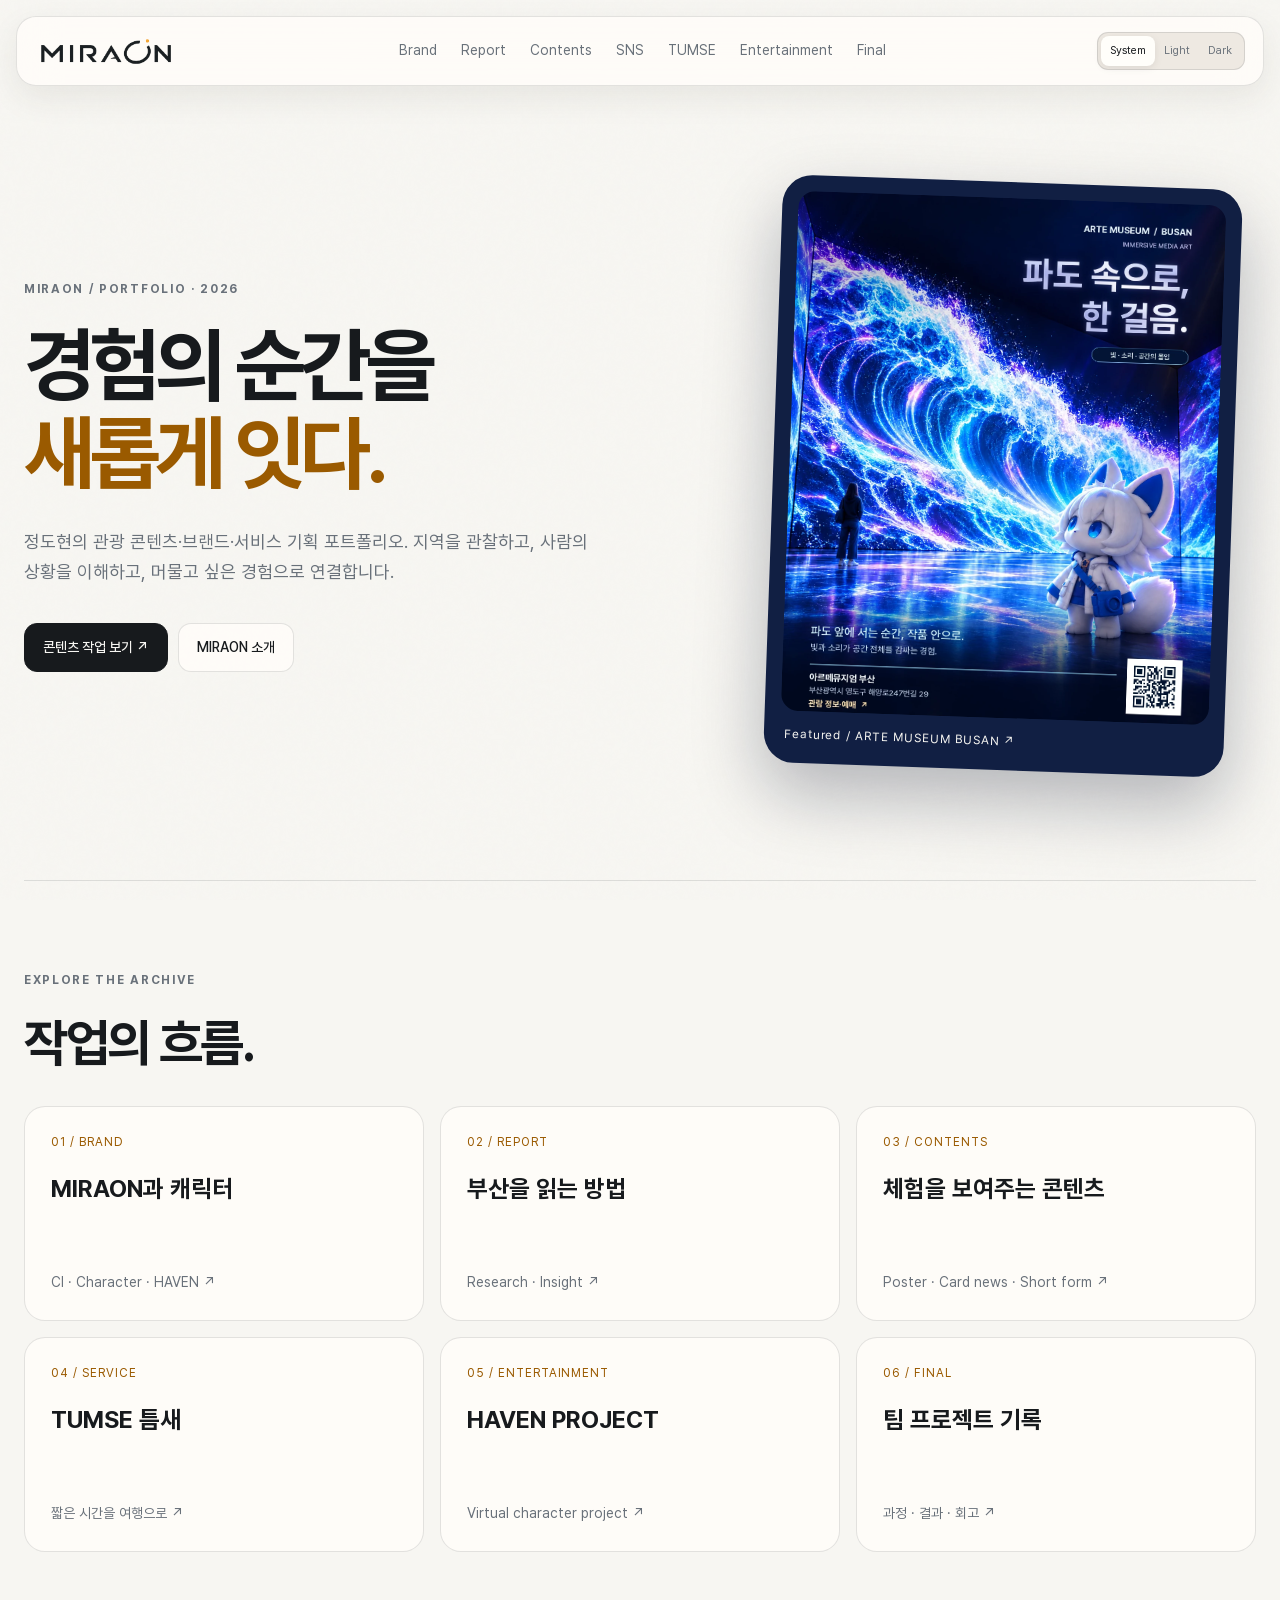
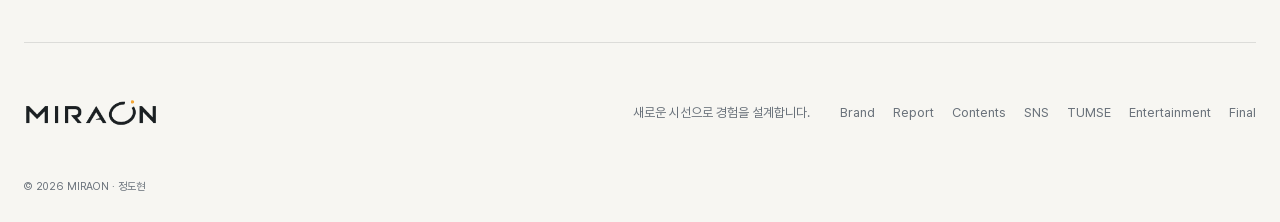
==== commit c29fd7a5: "Update MIRAON portfolio structure and add ARTE MUSEUM poster" ====
--- a/index.html
+++ b/index.html
@@ -1,193 +1,3 @@
-<!doctype html>
-<html lang="ko" data-theme="system">
-<head>
-  <meta charset="utf-8">
-  <meta name="viewport" content="width=device-width, initial-scale=1">
-  <meta name="description" content="SK플래닛 관광 콘텐츠 제작을 위한 부산 관광 자원 리서치 아카이브">
-  <meta name="theme-color" content="#f6f2ec">
-  <title>Report — MIRAON Tourism Archive</title><link rel="icon" type="image/png" href="assets/brand/miraon-favicon.png">
-  <link rel="stylesheet" href="style.css?v=20260902-1">
-  <script src="script.js?v=20260827-3" defer></script>
-</head>
-<body data-page="report">
-  <a class="skip-link" href="#main">본문으로 이동</a>
-
-  <header class="site-header report-site-header" data-header>
-    <a class="brand" href="index.html" aria-label="MIRAON 아카이브 홈">MIRAON<span aria-hidden="true">✦</span></a>
-    <button class="menu-button" type="button" aria-label="메뉴 열기" aria-controls="site-nav" aria-expanded="false" data-menu-button>
-      <span></span><span></span>
-    </button>
-    <nav class="site-nav" id="site-nav" aria-label="주요 메뉴" data-menu>
-      <a href="report.html" data-nav="report">Report</a>
-      <a href="contents.html" data-nav="contents">Contents</a>
-      <a href="sns.html" data-nav="sns">SNS</a>
-      <a href="service.html" data-nav="service">Service</a>
-      <a href="final.html" data-nav="final">Project</a>
-    </nav>
-    <div class="report-header-actions">
-      <!-- 고정 UI: 이후 페이지 수정에서도 System / Light / Dark 설정을 유지합니다. -->
-      <div class="theme-switcher" role="group" aria-label="화면 테마" data-theme-switcher>
-        <button type="button" data-theme-choice="system">System</button>
-        <button type="button" data-theme-choice="light">Light</button>
-        <button type="button" data-theme-choice="dark">Dark</button>
-      </div>
-      <button class="login-mini" type="button" aria-label="로그인 기능 준비 중">Login</button>
-    </div>
-  </header>
-
-  <main id="main">
-    <section class="page-hero report-page-hero shell reveal">
-      <div>
-        <span class="page-label">01 · Tourism report</span>
-        <h1>Busan, viewed<em>with intent.</em></h1>
-      </div>
-      <div class="report-hero-copy">
-        <p>SK플래닛 관광 콘텐츠 제작을 위해 부산의 장소를 관찰하고, 체험 요소와 방문 맥락을 콘텐츠 관점으로 정리합니다.</p>
-        <dl>
-          <div><dt>Focus</dt><dd>문화 · 공간 · 로컬 경험</dd></div>
-          <div><dt>Archive</dt><dd>Research guide · 2026</dd></div>
-        </dl>
-      </div>
-    </section>
-
-    <section class="section shell destination-section" aria-labelledby="destination-title">
-      <div class="section-head reveal destination-heading">
-        <div>
-          <p class="eyebrow">Selected destinations</p>
-          <h2 id="destination-title">선정 관광 카드.</h2>
-        </div>
-        <p>카드를 선택하면 장소 소개부터 체험 프로그램, 방문자 후기까지 한 화면에서 살펴볼 수 있습니다.</p>
-      </div>
-
-      <div class="destination-filters reveal" aria-label="관광지 카테고리 필터">
-        <button class="destination-filter is-active" type="button" data-place-filter="all" aria-pressed="true">전체</button>
-        <button class="destination-filter" type="button" data-place-filter="art" aria-pressed="false">몰입형 예술</button>
-        <button class="destination-filter" type="button" data-place-filter="market" aria-pressed="false">복합문화공간</button>
-        <button class="destination-filter" type="button" data-place-filter="village" aria-pressed="false">해안마을</button>
-      </div>
-
-      <div class="destination-grid">
-        <button class="destination-card reveal" type="button" data-place-card data-place="arte" data-place-category="art" aria-haspopup="dialog" aria-controls="tourism-detail-dialog">
-          <span class="destination-image">
-            <img src="assets/images/report/arte-museum.png" alt="푸른 파도 미디어아트가 펼쳐진 아르떼뮤지엄 부산 전시장">
-            <span class="destination-open" aria-hidden="true">View <i>↗</i></span>
-          </span>
-          <span class="destination-meta">
-            <span><small>01 · Immersive art</small><strong>아르떼뮤지엄 부산</strong></span>
-            <span class="destination-area">영도구</span>
-          </span>
-        </button>
-
-        <button class="destination-card reveal" type="button" data-place-card data-place="millac" data-place-category="market" aria-haspopup="dialog" aria-controls="tourism-detail-dialog">
-          <span class="destination-image">
-            <img src="assets/images/report/millac-market.png" alt="유리 외관이 인상적인 부산 밀락더마켓 전경">
-            <span class="destination-open" aria-hidden="true">View <i>↗</i></span>
-          </span>
-          <span class="destination-meta">
-            <span><small>02 · Culture market</small><strong>밀락더마켓</strong></span>
-            <span class="destination-area">수영구</span>
-          </span>
-        </button>
-
-        <button class="destination-card reveal" type="button" data-place-card data-place="huinnyeoul" data-place-category="village" aria-haspopup="dialog" aria-controls="tourism-detail-dialog">
-          <span class="destination-image">
-            <img src="assets/images/report/huinnyeoul-village.png" alt="바다와 맞닿은 흰여울문화마을의 골목길">
-            <span class="destination-open" aria-hidden="true">View <i>↗</i></span>
-          </span>
-          <span class="destination-meta">
-            <span><small>03 · Coastal village</small><strong>흰여울문화마을</strong></span>
-            <span class="destination-area">영도구</span>
-          </span>
-        </button>
-      </div>
-    </section>
-
-    <section class="report-note shell reveal" aria-label="리서치 활용 안내">
-      <span>Archive note</span>
-      <p>이 페이지의 프로그램과 후기는 콘텐츠 구조 확인을 위한 기획용 샘플입니다. 실제 운영 일정과 이용 조건은 방문 전 각 장소의 공식 채널에서 확인해 주세요.</p>
-    </section>
-  </main>
-
-  <footer class="site-footer shell">
-    <a class="brand" href="index.html">MIRAON<span>✦</span></a>
-    <p>Tourism contents archive for SK Planet.</p>
-    <div><a href="report.html">Report</a><a href="contents.html">Contents</a><a href="sns.html">SNS</a><a href="service.html">Service</a><a href="final.html">Project</a></div>
-    <div class="footer-socials" aria-label="소셜 미디어">
-      <a class="footer-social-link" href="https://www.instagram.com/pieces.of.busan/" target="_blank" rel="noopener noreferrer" aria-label="인스타그램 Pieces of Busan 새 탭에서 열기"><svg viewBox="0 0 24 24" aria-hidden="true"><rect x="3" y="3" width="18" height="18" rx="5"></rect><circle cx="12" cy="12" r="4"></circle><circle cx="17.5" cy="6.5" r="1" fill="currentColor" stroke="none"></circle></svg></a>
-      <a class="footer-social-link" href="https://www.youtube.com/@ZEIV-k8u" target="_blank" rel="noopener noreferrer" aria-label="유튜브 MIRAON 새 탭에서 열기"><svg viewBox="0 0 24 24" aria-hidden="true"><path d="M21 12c0-2.3-.2-4.1-.5-5-.2-.8-.9-1.4-1.7-1.6C17.3 5 12 5 12 5s-5.3 0-6.8.4C4.4 5.6 3.7 6.2 3.5 7 3.2 7.9 3 9.7 3 12s.2 4.1.5 5c.2.8.9 1.4 1.7 1.6C6.7 19 12 19 12 19s5.3 0 6.8-.4c.8-.2 1.5-.8 1.7-1.6.3-.9.5-2.7.5-5Z"></path><path d="m10 9 5 3-5 3V9Z" fill="currentColor" stroke="none"></path></svg></a>
-    </div>
-    <small>© <span data-year></span> MIRAON</small>
-  </footer>
-
-  <dialog class="tourism-dialog" id="tourism-detail-dialog" aria-labelledby="tourism-modal-title" data-tourism-modal data-tourism-dialog>
-      <button class="tourism-modal-close" type="button" aria-label="관광지 상세 팝업 닫기" data-modal-close>
-        <span></span><span></span>
-      </button>
-
-      <div class="tourism-modal-layout">
-        <aside class="tourism-modal-nav" aria-label="상세 정보 카테고리">
-          <div class="tourism-nav-head">
-            <small>Main category</small>
-            <strong data-modal-nav-title>Destination</strong>
-          </div>
-          <nav>
-            <button class="is-active" type="button" data-modal-section="modal-overview" aria-current="true"><span>01</span>홈</button>
-            <button type="button" data-modal-section="modal-programs"><span>02</span>체험 프로그램</button>
-            <button type="button" data-modal-section="modal-reviews"><span>03</span>방문자 후기</button>
-          </nav>
-          <p>BUSAN TOURISM<br>RESEARCH ARCHIVE</p>
-        </aside>
-
-        <div class="tourism-modal-content" data-modal-scroll>
-          <section class="tourism-overview" id="modal-overview" data-modal-observe>
-            <div class="tourism-title-row">
-              <div>
-                <p class="tourism-kicker" data-modal-kicker></p>
-                <h2 id="tourism-modal-title" data-modal-title></h2>
-                <p class="tourism-subtitle" data-modal-subtitle></p>
-              </div>
-              <span class="tourism-location" data-modal-location></span>
-            </div>
-
-            <div class="tourism-gallery" data-tourism-gallery>
-              <div class="tourism-gallery-viewport" data-gallery-viewport tabindex="0" aria-label="장소 이미지 갤러리. 좌우 방향키 또는 드래그로 이동할 수 있습니다.">
-                <div class="tourism-gallery-track" data-gallery-track></div>
-              </div>
-              <button class="tourism-gallery-arrow is-prev" type="button" aria-label="이전 이미지" data-gallery-prev>←</button>
-              <button class="tourism-gallery-arrow is-next" type="button" aria-label="다음 이미지" data-gallery-next>→</button>
-              <div class="tourism-gallery-footer">
-                <div class="tourism-gallery-dots" data-gallery-dots aria-label="이미지 선택"></div>
-                <span><b data-gallery-current>01</b> / <span data-gallery-total>03</span></span>
-                <small>Drag or swipe</small>
-              </div>
-            </div>
-
-            <blockquote data-modal-quote></blockquote>
-            <div class="tourism-facts" data-modal-facts></div>
-          </section>
-
-          <section class="tourism-detail-section" id="modal-programs" data-modal-observe>
-            <div class="tourism-section-heading">
-              <div><span>Experience 02</span><h3>체험 프로그램</h3></div>
-              <p data-modal-program-intro></p>
-            </div>
-            <div class="tourism-program-grid" data-modal-programs></div>
-          </section>
-
-          <section class="tourism-detail-section tourism-review-section" id="modal-reviews" data-modal-observe>
-            <div class="tourism-section-heading">
-              <div><span>Review 03</span><h3>방문자 후기</h3></div>
-              <div class="tourism-rating"><strong data-modal-rating></strong><span>기획용 샘플 후기</span></div>
-            </div>
-            <div class="tourism-review-list" data-modal-reviews></div>
-          </section>
-
-          <footer class="tourism-source">
-            <span>Image source</span>
-            <p><span data-modal-credit></span> <a data-modal-source href="#" target="_blank" rel="noreferrer">원문 보기 ↗</a></p>
-          </footer>
-        </div>
-      </div>
-  </dialog>
-</body>
-</html>
+<!doctype html><html lang="ko" data-theme="system"><head><meta charset="utf-8"><meta name="viewport" content="width=device-width,initial-scale=1"><meta name="description" content="MIRAON · 정도현의 관광 콘텐츠, 브랜드 및 서비스 기획 포트폴리오"><meta name="theme-color" content="#f7f6f2"><title>Home — MIRAON</title><link rel="icon" type="image/png" href="assets/brand/miraon-favicon.png"><link rel="stylesheet" href="style.css?v=20260928-portfolio"><script src="script.js?v=20260928-portfolio" defer></script></head><body data-page="home"><a class="skip-link" href="#main">본문으로 이동</a><header class="site-header portfolio-header" data-header><a class="brand" href="index.html" aria-label="MIRAON 홈">MIRAON</a><button class="menu-button" type="button" aria-label="메뉴 열기" aria-controls="site-nav" aria-expanded="false" data-menu-button><span></span><span></span></button><nav class="site-nav" id="site-nav" aria-label="주요 메뉴" data-menu><a href="brand.html" data-nav="brand">Brand</a><a href="report.html" data-nav="report">Report</a><a href="contents.html" data-nav="contents">Contents</a><a href="sns.html" data-nav="sns">SNS</a><a href="service.html" data-nav="service">TUMSE</a><a href="entertainment.html" data-nav="entertainment">Entertainment</a><a href="final.html" data-nav="final">Final</a></nav><div class="theme-switcher" role="group" aria-label="화면 테마" data-theme-switcher><button type="button" data-theme-choice="system">System</button><button type="button" data-theme-choice="light">Light</button><button type="button" data-theme-choice="dark">Dark</button></div></header><main id="main">
+<section class="portfolio-home-hero shell reveal"><div><p class="eyebrow">MIRAON / Portfolio · 2026</p><h1>경험의 순간을<br><em>새롭게 잇다.</em></h1><p>정도현의 관광 콘텐츠·브랜드·서비스 기획 포트폴리오. 지역을 관찰하고, 사람의 상황을 이해하고, 머물고 싶은 경험으로 연결합니다.</p><div class="button-row"><a class="button button-primary" href="contents.html">콘텐츠 작업 보기 ↗</a><a class="button button-quiet" href="brand.html">MIRAON 소개</a></div></div><a class="home-poster" href="contents.html#arte-poster" aria-label="아르떼뮤지엄 부산 홍보 포스터 작업 보기"><img src="assets/images/contents/arte-museum-poster.webp" alt="빛나는 파도와 관람객, 캐릭터가 있는 아르떼뮤지엄 부산 홍보 포스터"><span>Featured / ARTE MUSEUM BUSAN ↗</span></a></section>
+<section class="portfolio-section shell reveal"><p class="eyebrow">Explore the archive</p><h2>작업의 흐름.</h2><div class="portfolio-card-grid"><a class="portfolio-link-card" href="brand.html"><small>01 / Brand</small><strong>MIRAON과 캐릭터</strong><span>CI · Character · HAVEN ↗</span></a><a class="portfolio-link-card" href="report.html"><small>02 / Report</small><strong>부산을 읽는 방법</strong><span>Research · Insight ↗</span></a><a class="portfolio-link-card" href="contents.html"><small>03 / Contents</small><strong>체험을 보여주는 콘텐츠</strong><span>Poster · Card news · Short form ↗</span></a><a class="portfolio-link-card" href="service.html"><small>04 / Service</small><strong>TUMSE 틈새</strong><span>짧은 시간을 여행으로 ↗</span></a><a class="portfolio-link-card" href="entertainment.html"><small>05 / Entertainment</small><strong>HAVEN PROJECT</strong><span>Virtual character project ↗</span></a><a class="portfolio-link-card" href="final.html"><small>06 / Final</small><strong>팀 프로젝트 기록</strong><span>과정 · 결과 · 회고 ↗</span></a></div></section></main><footer class="site-footer shell portfolio-footer"><a class="brand" href="index.html">MIRAON</a><p>새로운 시선으로 경험을 설계합니다.</p><div><a href="brand.html">Brand</a><a href="report.html">Report</a><a href="contents.html">Contents</a><a href="sns.html">SNS</a><a href="service.html">TUMSE</a><a href="entertainment.html">Entertainment</a><a href="final.html">Final</a></div><small>© <span data-year></span> MIRAON · 정도현</small></footer></body></html>
--- a/style.css
+++ b/style.css
@@ -624,3 +624,67 @@
   .tourism-dialog, .destination-card, .destination-image img, .tourism-gallery-track { transition: none; }
   .tourism-modal-content { scroll-behavior: auto; }
 }
+
+
+/* MIRAON portfolio extension · 2026-09 */
+@font-face { font-family: PretendardPortfolio; src: url('assets/fonts/Pretendard-Regular.woff') format('woff'); font-weight: 400; font-display: swap; }
+@font-face { font-family: PretendardPortfolio; src: url('assets/fonts/Pretendard-Medium.woff') format('woff'); font-weight: 500; font-display: swap; }
+@font-face { font-family: PretendardPortfolio; src: url('assets/fonts/Pretendard-Bold.woff') format('woff'); font-weight: 700; font-display: swap; }
+:root { --bg: #f7f6f2; --surface-solid: #fffefa; --ink: #171a1d; --accent: #9a5a00; --brand-orange: #ffb547; --accent-soft: #fff0ce; --mint: #e5f1ec; }
+body { font-family: PretendardPortfolio, 'Noto Sans KR', sans-serif; }
+.portfolio-header .site-nav a { padding-inline: 10px; }
+.portfolio-home-hero { min-height: 680px; display: grid; grid-template-columns: 1fr .78fr; gap: clamp(40px, 6vw, 100px); align-items: center; padding-block: 96px 110px; }
+.portfolio-home-hero h1 { margin: 0; font-size: clamp(50px, 6.4vw, 98px); line-height: 1.07; letter-spacing: -.065em; font-weight: 700; word-break: keep-all; }
+.portfolio-home-hero h1 em { color: var(--accent); font-style: normal; }
+.portfolio-home-hero > div > p:not(.eyebrow) { max-width: 590px; margin: 30px 0 0; color: var(--muted); font-size: 18px; word-break: keep-all; }
+.home-poster { position: relative; width: min(100%, 460px); justify-self: center; display: block; padding: 16px; border-radius: 30px; background: #111f43; box-shadow: 0 30px 70px rgba(6,16,40,.28); transform: rotate(2deg); transition: transform .3s ease; }
+.home-poster:hover { transform: rotate(0); }
+.home-poster img { width: 100%; max-height: 520px; object-fit: cover; object-position: top; border-radius: 17px; }
+.home-poster span { display: block; padding: 14px 4px 2px; color: #f7f6f2; font-size: 12px; letter-spacing: .08em; }
+.portfolio-section { padding-block: 90px; border-top: 1px solid var(--line); }
+.portfolio-section h2 { margin: 0 0 34px; font-size: clamp(34px, 4vw, 58px); line-height: 1.16; letter-spacing: -.045em; }
+.portfolio-section > .body-lead { max-width: 730px; }
+.portfolio-card-grid { display: grid; grid-template-columns: repeat(3,minmax(0,1fr)); gap: 16px; }
+.portfolio-card-grid.two { grid-template-columns: repeat(2,minmax(0,1fr)); }
+.portfolio-link-card { min-height: 215px; padding: 26px; display: flex; flex-direction: column; gap: 20px; border: 1px solid var(--line); border-radius: 21px; background: var(--surface); transition: transform .2s ease, box-shadow .2s ease; }
+.portfolio-link-card:hover { transform: translateY(-3px); box-shadow: var(--shadow-small); }
+.portfolio-link-card small, .signal-grid article > span { color: var(--accent); font-size: 12px; letter-spacing: .08em; text-transform: uppercase; }
+.portfolio-link-card strong { font-size: 24px; line-height: 1.3; }
+.portfolio-link-card > span { margin-top: auto; color: var(--muted); font-size: 14px; }
+.portfolio-page-hero { padding-block: 105px 92px; border-bottom: 1px solid var(--line); }
+.portfolio-page-hero h1 { margin: 0; font-size: clamp(47px, 7vw, 90px); line-height: 1.09; letter-spacing: -.06em; }
+.portfolio-page-hero > p:last-child { max-width: 650px; margin: 25px 0 0; color: var(--muted); font-size: 18px; word-break: keep-all; }
+.brand-identity-grid { display: grid; grid-template-columns: 1fr 1fr; gap: 24px; }
+.brand-logo-panel { padding: 55px 35px; border-radius: 25px; background: #f7f6f2; border: 1px solid #e1e0da; display: flex; flex-direction: column; justify-content: center; }
+.brand-logo-panel img { width: min(100%, 430px); }
+.brand-logo-panel p { margin: 30px 0 0; color: #59616a; }
+.brand-palette { display: grid; grid-template-columns: repeat(3,1fr); gap: 12px; }
+.brand-palette > div { padding: 12px; border: 1px solid var(--line); border-radius: 19px; background: var(--surface); }
+.brand-palette i { display: block; height: 160px; border-radius: 11px; border: 1px solid var(--line); }
+.brand-palette strong, .brand-palette span { display: block; margin: 10px 0 0; font-size: 13px; }
+.brand-palette span { margin-top: 0; color: var(--muted); }
+.character-feature { display: grid; grid-template-columns: 1fr 360px; gap: 60px; align-items: center; }
+.character-feature figure { margin: 0; }
+.character-feature figure img { border-radius: 22px; background: #fff; }
+.character-feature figcaption { margin-top: 10px; color: var(--muted); font-size: 12px; }
+.body-lead { font-size: 21px; line-height: 1.5; font-weight: 500; }
+.portfolio-facts { margin: 30px 0; border-top: 1px solid var(--line); }
+.portfolio-facts div { display: grid; grid-template-columns: 110px 1fr; gap: 15px; padding: 13px 0; border-bottom: 1px solid var(--line); }
+.portfolio-facts dt { color: var(--muted); font-size: 13px; }
+.portfolio-facts dd { margin: 0; font-size: 14px; }
+.stage-grid { margin-top: 35px; display: grid; grid-template-columns: repeat(5,1fr); gap: 10px; }
+.stage-grid > div { min-height: 135px; display: flex; flex-direction: column; gap: 7px; padding: 17px; border-radius: 14px; background: var(--surface-soft); }
+.stage-grid b { color: var(--accent); font-size: 12px; }.stage-grid strong { font-size: 15px; }.stage-grid span { color: var(--muted); font-size: 12px; }
+.poster-case { display: grid; grid-template-columns: minmax(300px,.78fr) 1fr; gap: clamp(28px,5vw,72px); align-items: start; }
+.poster-frame { margin: 0; padding: 15px; border-radius: 23px; background: #071336; box-shadow: 0 26px 70px rgba(7,19,54,.20); }
+.poster-frame img { width: 100%; border-radius: 12px; }.poster-frame figcaption { color: #d8e8ff; font-size: 11px; padding: 13px 3px 1px; }
+.poster-story { padding-top: 20px; }.poster-story h3 { font-size: clamp(36px,4.5vw,66px); margin: 17px 0 25px; line-height: 1.12; letter-spacing: -.06em; }.poster-story > p { max-width: 620px; line-height: 1.75; }
+.portfolio-note { margin-top: 30px; padding: 16px 20px; border-left: 3px solid var(--brand-orange); background: var(--surface-soft); color: var(--muted); font-size: 13px; }
+.signal-grid { display: grid; grid-template-columns: repeat(3,1fr); gap: 16px; }.signal-grid:has(article:nth-child(4)) { grid-template-columns: repeat(4,1fr); }
+.signal-grid article { padding: 28px; background: var(--surface); border: 1px solid var(--line); border-radius: 19px; }.signal-grid h3 { margin: 18px 0 11px; font-size: 22px; }.signal-grid p { color: var(--muted); margin: 0; }
+.external-project { display: flex; align-items: center; justify-content: space-between; gap: 20px; padding: 25px 0; border-bottom: 1px solid var(--line); }.external-project p { display: flex; flex-direction: column; gap: 5px; }.external-project p span { color: var(--muted); }
+.process-list { padding: 0; list-style: none; border-top: 1px solid var(--line); }.process-list li { display: grid; grid-template-columns: 70px 1fr; padding: 22px 0; border-bottom: 1px solid var(--line); }.process-list b { color: var(--accent); }.process-list strong { font-size: 22px; }.process-list p { margin: 7px 0 0; color: var(--muted); }
+.portfolio-footer { padding-top: 40px; }
+@media (max-width: 1180px) { .site-header { grid-template-columns: 1fr auto auto; gap: 14px; }.site-header .menu-button { display: block; order: 3; }.site-header .site-nav { position: absolute; left: 0; right: 0; top: calc(100% + 8px); display: none; flex-direction: column; padding: 10px; background: var(--surface-solid); border: 1px solid var(--line); border-radius: 17px; box-shadow: var(--shadow-small); }.site-header .site-nav.is-open { display: flex; }.site-header .theme-switcher, .site-header .report-header-actions { justify-self: end; order: 2; } }
+@media (max-width: 800px) { .portfolio-home-hero, .brand-identity-grid, .character-feature, .poster-case { grid-template-columns: 1fr; }.portfolio-home-hero { padding-block: 75px; }.home-poster { width: min(82%,400px); }.portfolio-card-grid, .signal-grid, .signal-grid:has(article:nth-child(4)) { grid-template-columns: repeat(2,minmax(0,1fr)); }.stage-grid { grid-template-columns: repeat(3,1fr); } }
+@media (max-width: 620px) { .portfolio-section { padding-block: 65px; }.portfolio-page-hero { padding-block: 78px 65px; }.portfolio-home-hero { gap: 48px; }.portfolio-card-grid, .portfolio-card-grid.two, .signal-grid, .signal-grid:has(article:nth-child(4)), .brand-palette { grid-template-columns: 1fr; }.stage-grid { grid-template-columns: repeat(2,1fr); }.brand-palette { gap: 8px; }.brand-palette > div { display: grid; grid-template-columns: 64px 1fr; gap: 0 12px; align-items: center; }.brand-palette i { grid-row: span 2; height: 55px; }.brand-palette strong { margin: 0; }.portfolio-facts div { grid-template-columns: 75px 1fr; }.external-project { align-items: flex-start; flex-direction: column; } }
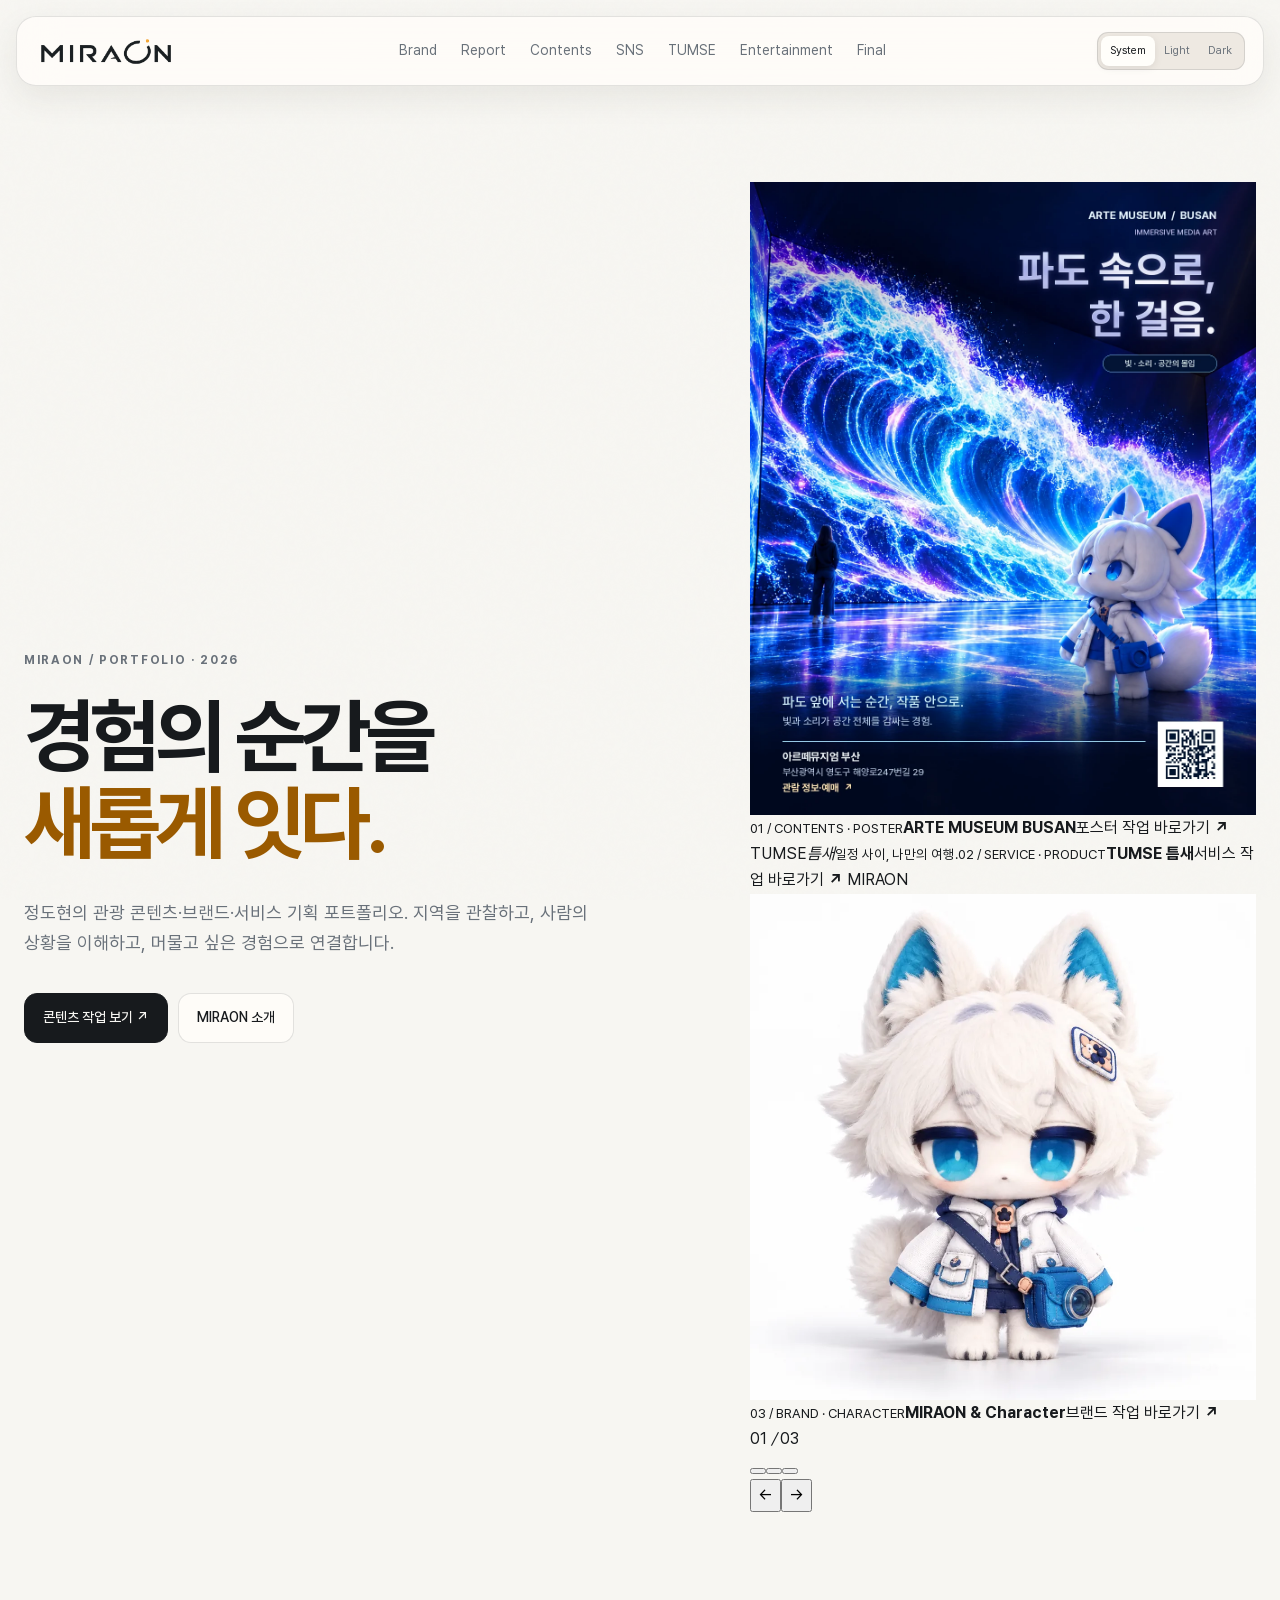
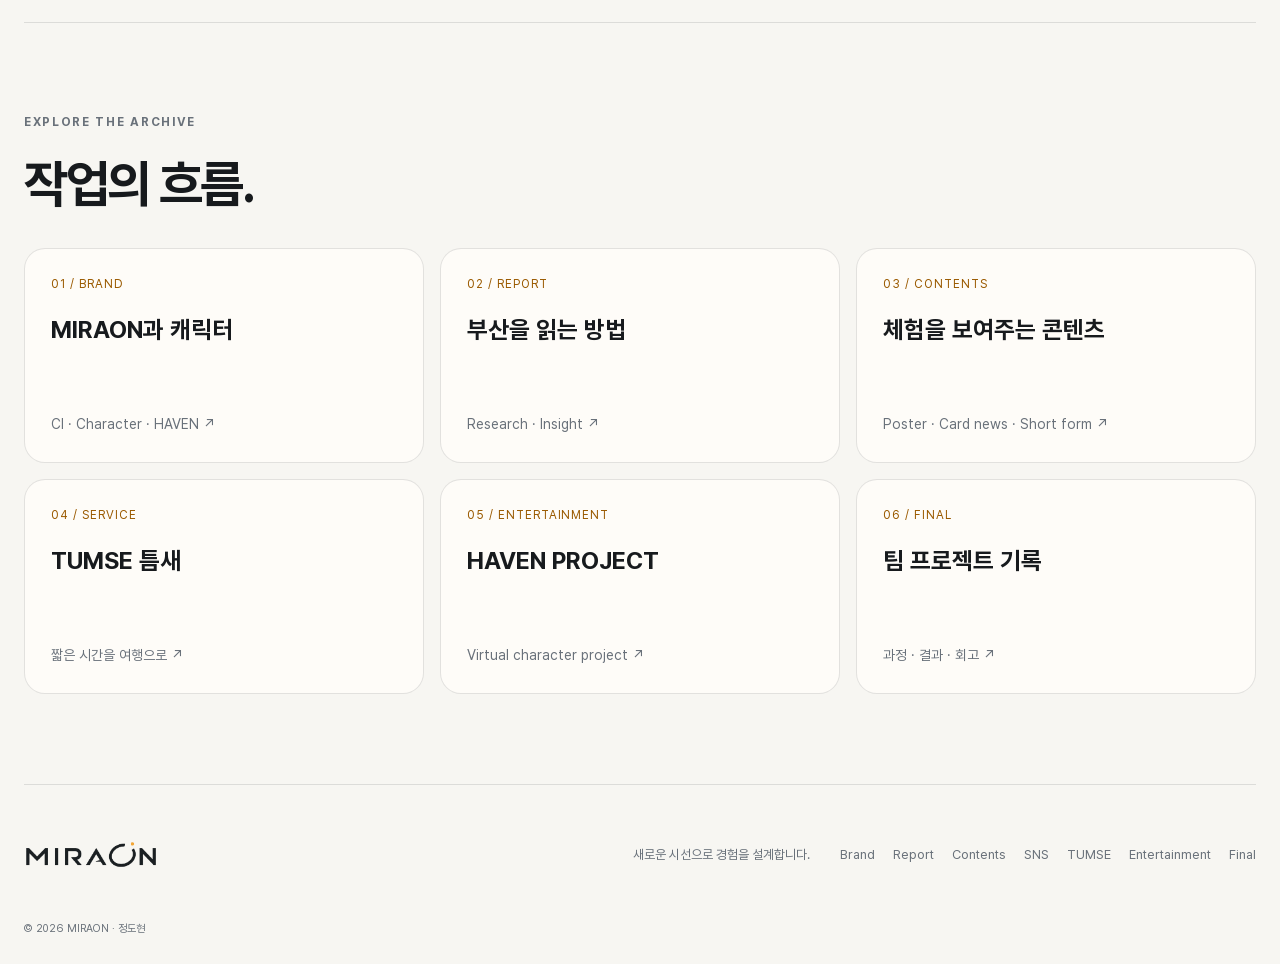
==== commit 540a79d6: "Add animated linked homepage showcase" ====
--- a/index.html
+++ b/index.html
@@ -1,3 +1,11 @@
 <!doctype html><html lang="ko" data-theme="system"><head><meta charset="utf-8"><meta name="viewport" content="width=device-width,initial-scale=1"><meta name="description" content="MIRAON · 정도현의 관광 콘텐츠, 브랜드 및 서비스 기획 포트폴리오"><meta name="theme-color" content="#f7f6f2"><title>Home — MIRAON</title><link rel="icon" type="image/png" href="assets/brand/miraon-favicon.png"><link rel="stylesheet" href="style.css?v=20260928-portfolio"><script src="script.js?v=20260928-portfolio" defer></script></head><body data-page="home"><a class="skip-link" href="#main">본문으로 이동</a><header class="site-header portfolio-header" data-header><a class="brand" href="index.html" aria-label="MIRAON 홈">MIRAON</a><button class="menu-button" type="button" aria-label="메뉴 열기" aria-controls="site-nav" aria-expanded="false" data-menu-button><span></span><span></span></button><nav class="site-nav" id="site-nav" aria-label="주요 메뉴" data-menu><a href="brand.html" data-nav="brand">Brand</a><a href="report.html" data-nav="report">Report</a><a href="contents.html" data-nav="contents">Contents</a><a href="sns.html" data-nav="sns">SNS</a><a href="service.html" data-nav="service">TUMSE</a><a href="entertainment.html" data-nav="entertainment">Entertainment</a><a href="final.html" data-nav="final">Final</a></nav><div class="theme-switcher" role="group" aria-label="화면 테마" data-theme-switcher><button type="button" data-theme-choice="system">System</button><button type="button" data-theme-choice="light">Light</button><button type="button" data-theme-choice="dark">Dark</button></div></header><main id="main">
-<section class="portfolio-home-hero shell reveal"><div><p class="eyebrow">MIRAON / Portfolio · 2026</p><h1>경험의 순간을<br><em>새롭게 잇다.</em></h1><p>정도현의 관광 콘텐츠·브랜드·서비스 기획 포트폴리오. 지역을 관찰하고, 사람의 상황을 이해하고, 머물고 싶은 경험으로 연결합니다.</p><div class="button-row"><a class="button button-primary" href="contents.html">콘텐츠 작업 보기 ↗</a><a class="button button-quiet" href="brand.html">MIRAON 소개</a></div></div><a class="home-poster" href="contents.html#arte-poster" aria-label="아르떼뮤지엄 부산 홍보 포스터 작업 보기"><img src="assets/images/contents/arte-museum-poster.webp" alt="빛나는 파도와 관람객, 캐릭터가 있는 아르떼뮤지엄 부산 홍보 포스터"><span>Featured / ARTE MUSEUM BUSAN ↗</span></a></section>
-<section class="portfolio-section shell reveal"><p class="eyebrow">Explore the archive</p><h2>작업의 흐름.</h2><div class="portfolio-card-grid"><a class="portfolio-link-card" href="brand.html"><small>01 / Brand</small><strong>MIRAON과 캐릭터</strong><span>CI · Character · HAVEN ↗</span></a><a class="portfolio-link-card" href="report.html"><small>02 / Report</small><strong>부산을 읽는 방법</strong><span>Research · Insight ↗</span></a><a class="portfolio-link-card" href="contents.html"><small>03 / Contents</small><strong>체험을 보여주는 콘텐츠</strong><span>Poster · Card news · Short form ↗</span></a><a class="portfolio-link-card" href="service.html"><small>04 / Service</small><strong>TUMSE 틈새</strong><span>짧은 시간을 여행으로 ↗</span></a><a class="portfolio-link-card" href="entertainment.html"><small>05 / Entertainment</small><strong>HAVEN PROJECT</strong><span>Virtual character project ↗</span></a><a class="portfolio-link-card" href="final.html"><small>06 / Final</small><strong>팀 프로젝트 기록</strong><span>과정 · 결과 · 회고 ↗</span></a></div></section></main><footer class="site-footer shell portfolio-footer"><a class="brand" href="index.html">MIRAON</a><p>새로운 시선으로 경험을 설계합니다.</p><div><a href="brand.html">Brand</a><a href="report.html">Report</a><a href="contents.html">Contents</a><a href="sns.html">SNS</a><a href="service.html">TUMSE</a><a href="entertainment.html">Entertainment</a><a href="final.html">Final</a></div><small>© <span data-year></span> MIRAON · 정도현</small></footer></body></html>+<section class="portfolio-home-hero shell reveal"><div><p class="eyebrow">MIRAON / Portfolio · 2026</p><h1>경험의 순간을<br><em>새롭게 잇다.</em></h1><p>정도현의 관광 콘텐츠·브랜드·서비스 기획 포트폴리오. 지역을 관찰하고, 사람의 상황을 이해하고, 머물고 싶은 경험으로 연결합니다.</p><div class="button-row"><a class="button button-primary" href="contents.html">콘텐츠 작업 보기 ↗</a><a class="button button-quiet" href="brand.html">MIRAON 소개</a></div></div>
+<div class="home-showcase" aria-label="대표 작업 배너" aria-roledescription="슬라이드 쇼" data-home-showcase>
+  <div class="home-showcase-stage">
+    <a class="home-showcase-slide is-active is-arte" href="contents.html#arte-poster" aria-label="아르떼뮤지엄 부산 포스터 작업 보기" aria-hidden="false" data-showcase-slide><span class="showcase-orbit" aria-hidden="true"></span><img src="assets/images/contents/arte-museum-poster.webp" alt="빛나는 파도와 관람객이 있는 아르떼뮤지엄 부산 홍보 포스터"><span class="showcase-caption"><small>01 / CONTENTS · POSTER</small><strong>ARTE MUSEUM BUSAN</strong><span>포스터 작업 바로가기 <b aria-hidden="true">↗</b></span></span></a>
+    <a class="home-showcase-slide is-tumse" href="service.html" aria-label="TUMSE 서비스 작업 보기" aria-hidden="true" tabindex="-1" data-showcase-slide><span class="tumse-visual" aria-hidden="true"><i class="tumse-halo"></i><i class="tumse-route"></i><span>TUMSE<em>틈새</em></span><small>일정 사이, 나만의 여행.</small></span><span class="showcase-caption"><small>02 / SERVICE · PRODUCT</small><strong>TUMSE 틈새</strong><span>서비스 작업 바로가기 <b aria-hidden="true">↗</b></span></span></a>
+    <a class="home-showcase-slide is-brand" href="brand.html" aria-label="MIRAON 브랜드와 캐릭터 작업 보기" aria-hidden="true" tabindex="-1" data-showcase-slide><span class="brand-visual" aria-hidden="true"><span class="brand-visual-word">MIRAON</span><img src="assets/images/brand/mascot-preview.webp" alt=""></span><span class="showcase-caption"><small>03 / BRAND · CHARACTER</small><strong>MIRAON &amp; Character</strong><span>브랜드 작업 바로가기 <b aria-hidden="true">↗</b></span></span></a>
+  </div>
+  <div class="home-showcase-controls"><span class="showcase-count" data-showcase-count>01 <i>/</i> 03</span><div class="showcase-dots" role="group" aria-label="배너 선택"><button class="is-active" type="button" aria-label="아르떼뮤지엄 포스터 배너" aria-current="true" data-showcase-dot="0"></button><button type="button" aria-label="TUMSE 서비스 배너" aria-current="false" data-showcase-dot="1"></button><button type="button" aria-label="MIRAON 브랜드 배너" aria-current="false" data-showcase-dot="2"></button></div><div class="showcase-arrows"><button type="button" aria-label="이전 배너" data-showcase-prev>←</button><button type="button" aria-label="다음 배너" data-showcase-next>→</button></div></div>
+</div></section>
+<section class="portfolio-section shell reveal"><p class="eyebrow">Explore the archive</p><h2>작업의 흐름.</h2><div class="portfolio-card-grid"><a class="portfolio-link-card" href="brand.html"><small>01 / Brand</small><strong>MIRAON과 캐릭터</strong><span>CI · Character · HAVEN ↗</span></a><a class="portfolio-link-card" href="report.html"><small>02 / Report</small><strong>부산을 읽는 방법</strong><span>Research · Insight ↗</span></a><a class="portfolio-link-card" href="contents.html"><small>03 / Contents</small><strong>체험을 보여주는 콘텐츠</strong><span>Poster · Card news · Short form ↗</span></a><a class="portfolio-link-card" href="service.html"><small>04 / Service</small><strong>TUMSE 틈새</strong><span>짧은 시간을 여행으로 ↗</span></a><a class="portfolio-link-card" href="entertainment.html"><small>05 / Entertainment</small><strong>HAVEN PROJECT</strong><span>Virtual character project ↗</span></a><a class="portfolio-link-card" href="final.html"><small>06 / Final</small><strong>팀 프로젝트 기록</strong><span>과정 · 결과 · 회고 ↗</span></a></div></section></main><footer class="site-footer shell portfolio-footer"><a class="brand" href="index.html">MIRAON</a><p>새로운 시선으로 경험을 설계합니다.</p><div><a href="brand.html">Brand</a><a href="report.html">Report</a><a href="contents.html">Contents</a><a href="sns.html">SNS</a><a href="service.html">TUMSE</a><a href="entertainment.html">Entertainment</a><a href="final.html">Final</a></div><small>© <span data-year></span> MIRAON · 정도현</small></footer></body></html>
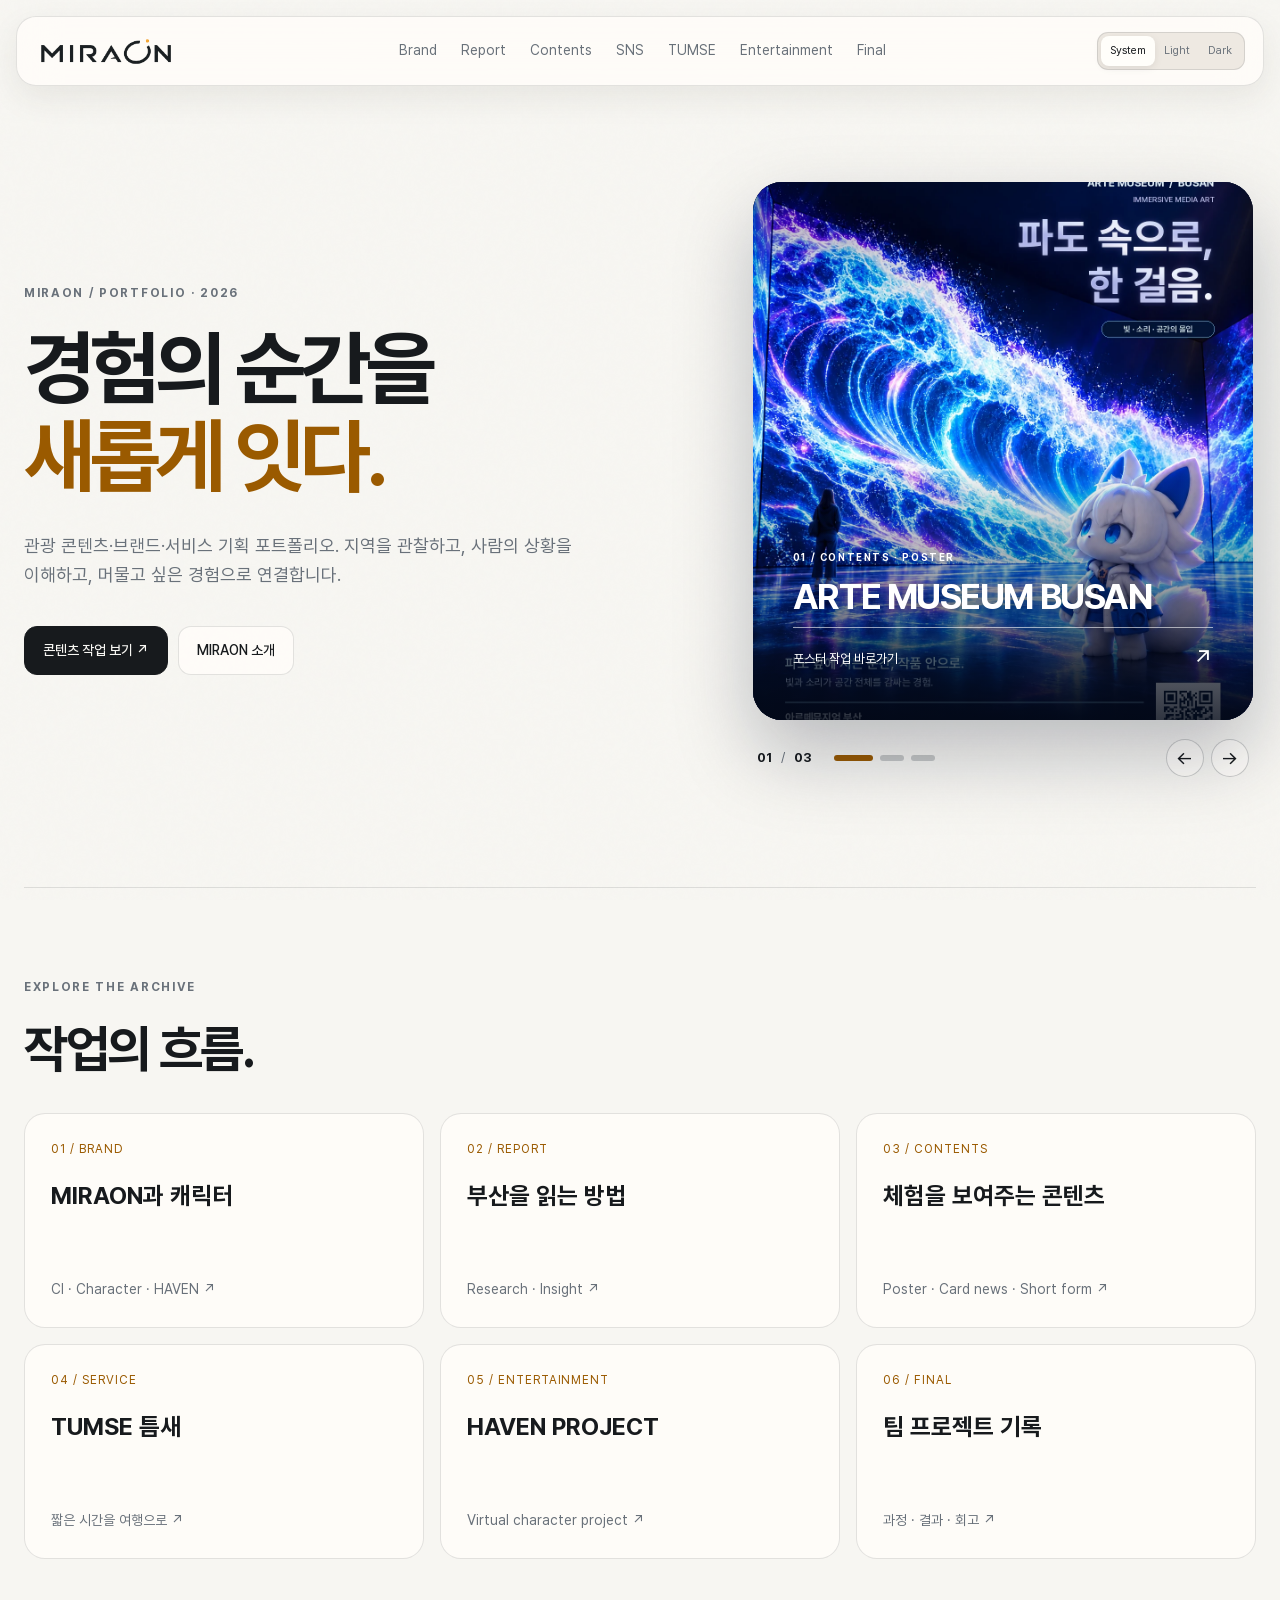
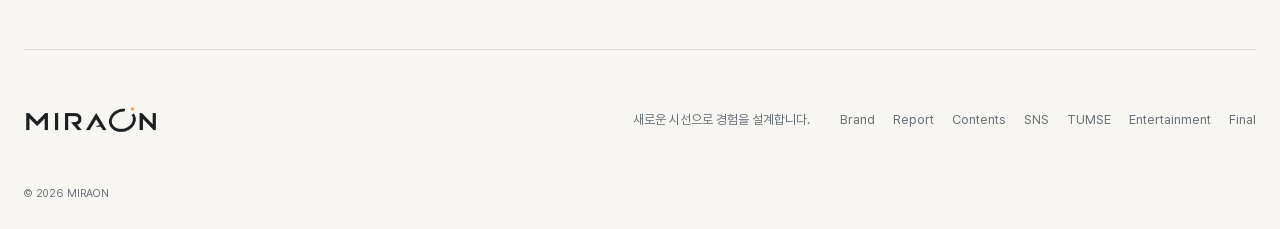
==== commit 5f9de608: "Remove personal name from index.html" ====
--- a/index.html
+++ b/index.html
@@ -1,5 +1,5 @@
-<!doctype html><html lang="ko" data-theme="system"><head><meta charset="utf-8"><meta name="viewport" content="width=device-width,initial-scale=1"><meta name="description" content="MIRAON · 정도현의 관광 콘텐츠, 브랜드 및 서비스 기획 포트폴리오"><meta name="theme-color" content="#f7f6f2"><title>Home — MIRAON</title><link rel="icon" type="image/png" href="assets/brand/miraon-favicon.png"><link rel="stylesheet" href="style.css?v=20260928-portfolio"><script src="script.js?v=20260928-portfolio" defer></script></head><body data-page="home"><a class="skip-link" href="#main">본문으로 이동</a><header class="site-header portfolio-header" data-header><a class="brand" href="index.html" aria-label="MIRAON 홈">MIRAON</a><button class="menu-button" type="button" aria-label="메뉴 열기" aria-controls="site-nav" aria-expanded="false" data-menu-button><span></span><span></span></button><nav class="site-nav" id="site-nav" aria-label="주요 메뉴" data-menu><a href="brand.html" data-nav="brand">Brand</a><a href="report.html" data-nav="report">Report</a><a href="contents.html" data-nav="contents">Contents</a><a href="sns.html" data-nav="sns">SNS</a><a href="service.html" data-nav="service">TUMSE</a><a href="entertainment.html" data-nav="entertainment">Entertainment</a><a href="final.html" data-nav="final">Final</a></nav><div class="theme-switcher" role="group" aria-label="화면 테마" data-theme-switcher><button type="button" data-theme-choice="system">System</button><button type="button" data-theme-choice="light">Light</button><button type="button" data-theme-choice="dark">Dark</button></div></header><main id="main">
-<section class="portfolio-home-hero shell reveal"><div><p class="eyebrow">MIRAON / Portfolio · 2026</p><h1>경험의 순간을<br><em>새롭게 잇다.</em></h1><p>정도현의 관광 콘텐츠·브랜드·서비스 기획 포트폴리오. 지역을 관찰하고, 사람의 상황을 이해하고, 머물고 싶은 경험으로 연결합니다.</p><div class="button-row"><a class="button button-primary" href="contents.html">콘텐츠 작업 보기 ↗</a><a class="button button-quiet" href="brand.html">MIRAON 소개</a></div></div>
+<!doctype html><html lang="ko" data-theme="system"><head><meta charset="utf-8"><meta name="viewport" content="width=device-width,initial-scale=1"><meta name="description" content="MIRAON의 관광 콘텐츠, 브랜드 및 서비스 기획 포트폴리오"><meta name="theme-color" content="#f7f6f2"><title>Home — MIRAON</title><link rel="icon" type="image/png" href="assets/brand/miraon-favicon.png"><link rel="stylesheet" href="style.css?v=20260928-portfolio"><script src="script.js?v=20260928-portfolio" defer></script></head><body data-page="home"><a class="skip-link" href="#main">본문으로 이동</a><header class="site-header portfolio-header" data-header><a class="brand" href="index.html" aria-label="MIRAON 홈">MIRAON</a><button class="menu-button" type="button" aria-label="메뉴 열기" aria-controls="site-nav" aria-expanded="false" data-menu-button><span></span><span></span></button><nav class="site-nav" id="site-nav" aria-label="주요 메뉴" data-menu><a href="brand.html" data-nav="brand">Brand</a><a href="report.html" data-nav="report">Report</a><a href="contents.html" data-nav="contents">Contents</a><a href="sns.html" data-nav="sns">SNS</a><a href="service.html" data-nav="service">TUMSE</a><a href="entertainment.html" data-nav="entertainment">Entertainment</a><a href="final.html" data-nav="final">Final</a></nav><div class="theme-switcher" role="group" aria-label="화면 테마" data-theme-switcher><button type="button" data-theme-choice="system">System</button><button type="button" data-theme-choice="light">Light</button><button type="button" data-theme-choice="dark">Dark</button></div></header><main id="main">
+<section class="portfolio-home-hero shell reveal"><div><p class="eyebrow">MIRAON / Portfolio · 2026</p><h1>경험의 순간을<br><em>새롭게 잇다.</em></h1><p>관광 콘텐츠·브랜드·서비스 기획 포트폴리오. 지역을 관찰하고, 사람의 상황을 이해하고, 머물고 싶은 경험으로 연결합니다.</p><div class="button-row"><a class="button button-primary" href="contents.html">콘텐츠 작업 보기 ↗</a><a class="button button-quiet" href="brand.html">MIRAON 소개</a></div></div>
 <div class="home-showcase" aria-label="대표 작업 배너" aria-roledescription="슬라이드 쇼" data-home-showcase>
   <div class="home-showcase-stage">
     <a class="home-showcase-slide is-active is-arte" href="contents.html#arte-poster" aria-label="아르떼뮤지엄 부산 포스터 작업 보기" aria-hidden="false" data-showcase-slide><span class="showcase-orbit" aria-hidden="true"></span><img src="assets/images/contents/arte-museum-poster.webp" alt="빛나는 파도와 관람객이 있는 아르떼뮤지엄 부산 홍보 포스터"><span class="showcase-caption"><small>01 / CONTENTS · POSTER</small><strong>ARTE MUSEUM BUSAN</strong><span>포스터 작업 바로가기 <b aria-hidden="true">↗</b></span></span></a>
@@ -8,4 +8,4 @@
   </div>
   <div class="home-showcase-controls"><span class="showcase-count" data-showcase-count>01 <i>/</i> 03</span><div class="showcase-dots" role="group" aria-label="배너 선택"><button class="is-active" type="button" aria-label="아르떼뮤지엄 포스터 배너" aria-current="true" data-showcase-dot="0"></button><button type="button" aria-label="TUMSE 서비스 배너" aria-current="false" data-showcase-dot="1"></button><button type="button" aria-label="MIRAON 브랜드 배너" aria-current="false" data-showcase-dot="2"></button></div><div class="showcase-arrows"><button type="button" aria-label="이전 배너" data-showcase-prev>←</button><button type="button" aria-label="다음 배너" data-showcase-next>→</button></div></div>
 </div></section>
-<section class="portfolio-section shell reveal"><p class="eyebrow">Explore the archive</p><h2>작업의 흐름.</h2><div class="portfolio-card-grid"><a class="portfolio-link-card" href="brand.html"><small>01 / Brand</small><strong>MIRAON과 캐릭터</strong><span>CI · Character · HAVEN ↗</span></a><a class="portfolio-link-card" href="report.html"><small>02 / Report</small><strong>부산을 읽는 방법</strong><span>Research · Insight ↗</span></a><a class="portfolio-link-card" href="contents.html"><small>03 / Contents</small><strong>체험을 보여주는 콘텐츠</strong><span>Poster · Card news · Short form ↗</span></a><a class="portfolio-link-card" href="service.html"><small>04 / Service</small><strong>TUMSE 틈새</strong><span>짧은 시간을 여행으로 ↗</span></a><a class="portfolio-link-card" href="entertainment.html"><small>05 / Entertainment</small><strong>HAVEN PROJECT</strong><span>Virtual character project ↗</span></a><a class="portfolio-link-card" href="final.html"><small>06 / Final</small><strong>팀 프로젝트 기록</strong><span>과정 · 결과 · 회고 ↗</span></a></div></section></main><footer class="site-footer shell portfolio-footer"><a class="brand" href="index.html">MIRAON</a><p>새로운 시선으로 경험을 설계합니다.</p><div><a href="brand.html">Brand</a><a href="report.html">Report</a><a href="contents.html">Contents</a><a href="sns.html">SNS</a><a href="service.html">TUMSE</a><a href="entertainment.html">Entertainment</a><a href="final.html">Final</a></div><small>© <span data-year></span> MIRAON · 정도현</small></footer></body></html>
+<section class="portfolio-section shell reveal"><p class="eyebrow">Explore the archive</p><h2>작업의 흐름.</h2><div class="portfolio-card-grid"><a class="portfolio-link-card" href="brand.html"><small>01 / Brand</small><strong>MIRAON과 캐릭터</strong><span>CI · Character · HAVEN ↗</span></a><a class="portfolio-link-card" href="report.html"><small>02 / Report</small><strong>부산을 읽는 방법</strong><span>Research · Insight ↗</span></a><a class="portfolio-link-card" href="contents.html"><small>03 / Contents</small><strong>체험을 보여주는 콘텐츠</strong><span>Poster · Card news · Short form ↗</span></a><a class="portfolio-link-card" href="service.html"><small>04 / Service</small><strong>TUMSE 틈새</strong><span>짧은 시간을 여행으로 ↗</span></a><a class="portfolio-link-card" href="entertainment.html"><small>05 / Entertainment</small><strong>HAVEN PROJECT</strong><span>Virtual character project ↗</span></a><a class="portfolio-link-card" href="final.html"><small>06 / Final</small><strong>팀 프로젝트 기록</strong><span>과정 · 결과 · 회고 ↗</span></a></div></section></main><footer class="site-footer shell portfolio-footer"><a class="brand" href="index.html">MIRAON</a><p>새로운 시선으로 경험을 설계합니다.</p><div><a href="brand.html">Brand</a><a href="report.html">Report</a><a href="contents.html">Contents</a><a href="sns.html">SNS</a><a href="service.html">TUMSE</a><a href="entertainment.html">Entertainment</a><a href="final.html">Final</a></div><small>© <span data-year></span> MIRAON</small></footer></body></html>
--- a/style.css
+++ b/style.css
@@ -641,6 +641,39 @@
 .home-poster:hover { transform: rotate(0); }
 .home-poster img { width: 100%; max-height: 520px; object-fit: cover; object-position: top; border-radius: 17px; }
 .home-poster span { display: block; padding: 14px 4px 2px; color: #f7f6f2; font-size: 12px; letter-spacing: .08em; }
+.home-showcase { width: min(100%, 500px); min-width: 0; justify-self: center; }
+.home-showcase-stage { height: clamp(440px, 42vw, 570px); position: relative; overflow: hidden; isolation: isolate; border-radius: 29px; background: #10172c; box-shadow: 0 34px 78px rgba(6,16,40,.25); }
+.home-showcase-slide { position: absolute; inset: 0; display: block; overflow: hidden; color: #fff; opacity: 0; visibility: hidden; pointer-events: none; transform: translateX(7%) scale(.96); transition: opacity .7s ease, transform .85s cubic-bezier(.2,.7,.2,1), visibility .7s; }
+.home-showcase-slide.is-active { opacity: 1; visibility: visible; pointer-events: auto; transform: none; z-index: 1; }
+.home-showcase-slide::after { content: ''; position: absolute; inset: 52% 0 0; background: linear-gradient(transparent, rgba(3,9,23,.82)); pointer-events: none; }
+.home-showcase-slide.is-arte { background: #081633; }
+.home-showcase-slide.is-arte > img { width: 100%; height: 100%; object-fit: cover; object-position: center 37%; animation: showcase-breathe 9s ease-in-out infinite alternate; }
+.showcase-orbit { position: absolute; z-index: 1; inset: -35% -60%; border: 1px solid rgba(246,226,170,.32); border-radius: 50%; transform: rotate(-35deg); pointer-events: none; animation: showcase-orbit 14s ease-in-out infinite alternate; }
+.home-showcase-slide.is-tumse { background: radial-gradient(circle at 68% 30%, #dff2e6, transparent 47%), linear-gradient(135deg,#143333,#497464 75%,#a7ba8c); }
+.tumse-visual, .brand-visual { position: absolute; inset: 0; overflow: hidden; }
+.tumse-halo { position: absolute; width: 72%; aspect-ratio: 1; top: 12%; right: -7%; border-radius: 50%; border: 1px solid rgba(255,255,255,.48); box-shadow: 0 0 0 38px rgba(236,250,219,.08), 0 0 0 95px rgba(236,250,219,.05), inset 0 0 75px rgba(255,255,255,.2); animation: showcase-float 8s ease-in-out infinite alternate; }
+.tumse-route { position: absolute; width: 55%; height: 25%; left: -7%; top: 13%; border: 2px solid rgba(255,255,255,.54); border-width: 0 0 2px 2px; border-radius: 0 0 0 120px; transform: rotate(-20deg); }
+.tumse-visual > span { position: absolute; left: 9%; top: 31%; font-size: clamp(54px,7vw,94px); font-weight: 700; line-height: 1; letter-spacing: -.08em; text-shadow: 0 10px 35px rgba(10,43,40,.22); }
+.tumse-visual > span em { display: block; margin-top: 14px; font-style: normal; font-size: .31em; letter-spacing: -.04em; }
+.tumse-visual > small { position: absolute; left: 10%; top: 55%; font-size: 15px; letter-spacing: -.02em; }
+.home-showcase-slide.is-brand { background: radial-gradient(circle at 75% 25%,#ffc86b,transparent 38%), linear-gradient(145deg,#25272c,#55544e 70%,#957452); }
+.brand-visual-word { position: absolute; top: 10%; left: 8%; font-size: clamp(44px,6.3vw,82px); font-weight: 700; letter-spacing: -.075em; color: #fff5e7; }
+.brand-visual img { position: absolute; width: 72%; max-height: 72%; object-fit: contain; right: -4%; top: 22%; border-radius: 35% 35% 0 0; filter: drop-shadow(0 18px 30px rgba(0,0,0,.22)); animation: showcase-float 7s ease-in-out infinite alternate; }
+.showcase-caption { position: absolute; z-index: 2; left: 8%; right: 8%; bottom: 8%; display: flex; flex-direction: column; gap: 10px; text-shadow: 0 2px 12px rgba(0,0,0,.25); }
+.showcase-caption small { font-size: 10px; font-weight: 700; letter-spacing: .16em; }
+.showcase-caption strong { font-size: clamp(25px,3vw,36px); line-height: 1.15; letter-spacing: -.04em; }
+.showcase-caption > span { display: flex; align-items: center; justify-content: space-between; padding-top: 12px; border-top: 1px solid rgba(255,255,255,.58); font-size: 13px; }
+.showcase-caption b { font-size: 22px; font-weight: 400; transition: transform .25s ease; }
+.home-showcase-slide:hover .showcase-caption b { transform: translate(4px,-4px); }
+.home-showcase-controls { display: flex; align-items: center; gap: 22px; padding: 19px 4px 0; }
+.showcase-count { font-size: 13px; font-weight: 700; font-variant-numeric: tabular-nums; }.showcase-count i { margin: 0 6px; color: var(--muted); font-style: normal; font-weight: 400; }
+.showcase-dots { display: flex; align-items: center; gap: 7px; margin-right: auto; }
+.showcase-dots button { width: 24px; height: 6px; padding: 0; border: 0; border-radius: 99px; background: var(--line-strong); cursor: pointer; transition: width .25s ease, background .25s ease; }
+.showcase-dots button.is-active { width: 39px; background: var(--accent); }
+.showcase-arrows { display: flex; gap: 7px; }.showcase-arrows button { width: 38px; height: 38px; border: 1px solid var(--line-strong); border-radius: 50%; color: var(--ink); background: var(--surface); font-size: 19px; cursor: pointer; transition: background .2s ease, transform .2s ease; }.showcase-arrows button:hover { background: var(--accent-soft); transform: translateY(-2px); }
+@keyframes showcase-breathe { to { transform: scale(1.045) translateY(-1%); } }
+@keyframes showcase-float { to { transform: translateY(-15px) rotate(3deg); } }
+@keyframes showcase-orbit { to { transform: rotate(-28deg) translateY(25px); } }
 .portfolio-section { padding-block: 90px; border-top: 1px solid var(--line); }
 .portfolio-section h2 { margin: 0 0 34px; font-size: clamp(34px, 4vw, 58px); line-height: 1.16; letter-spacing: -.045em; }
 .portfolio-section > .body-lead { max-width: 730px; }
@@ -688,3 +721,5 @@
 @media (max-width: 1180px) { .site-header { grid-template-columns: 1fr auto auto; gap: 14px; }.site-header .menu-button { display: block; order: 3; }.site-header .site-nav { position: absolute; left: 0; right: 0; top: calc(100% + 8px); display: none; flex-direction: column; padding: 10px; background: var(--surface-solid); border: 1px solid var(--line); border-radius: 17px; box-shadow: var(--shadow-small); }.site-header .site-nav.is-open { display: flex; }.site-header .theme-switcher, .site-header .report-header-actions { justify-self: end; order: 2; } }
 @media (max-width: 800px) { .portfolio-home-hero, .brand-identity-grid, .character-feature, .poster-case { grid-template-columns: 1fr; }.portfolio-home-hero { padding-block: 75px; }.home-poster { width: min(82%,400px); }.portfolio-card-grid, .signal-grid, .signal-grid:has(article:nth-child(4)) { grid-template-columns: repeat(2,minmax(0,1fr)); }.stage-grid { grid-template-columns: repeat(3,1fr); } }
 @media (max-width: 620px) { .portfolio-section { padding-block: 65px; }.portfolio-page-hero { padding-block: 78px 65px; }.portfolio-home-hero { gap: 48px; }.portfolio-card-grid, .portfolio-card-grid.two, .signal-grid, .signal-grid:has(article:nth-child(4)), .brand-palette { grid-template-columns: 1fr; }.stage-grid { grid-template-columns: repeat(2,1fr); }.brand-palette { gap: 8px; }.brand-palette > div { display: grid; grid-template-columns: 64px 1fr; gap: 0 12px; align-items: center; }.brand-palette i { grid-row: span 2; height: 55px; }.brand-palette strong { margin: 0; }.portfolio-facts div { grid-template-columns: 75px 1fr; }.external-project { align-items: flex-start; flex-direction: column; } }
+@media (max-width: 800px) { .home-showcase { width: min(100%,500px); }.home-showcase-stage { height: min(125vw,550px); } }
+@media (prefers-reduced-motion: reduce) { .home-showcase-slide, .home-showcase-slide.is-arte > img, .tumse-halo, .brand-visual img, .showcase-orbit { animation: none; transition: none; } }
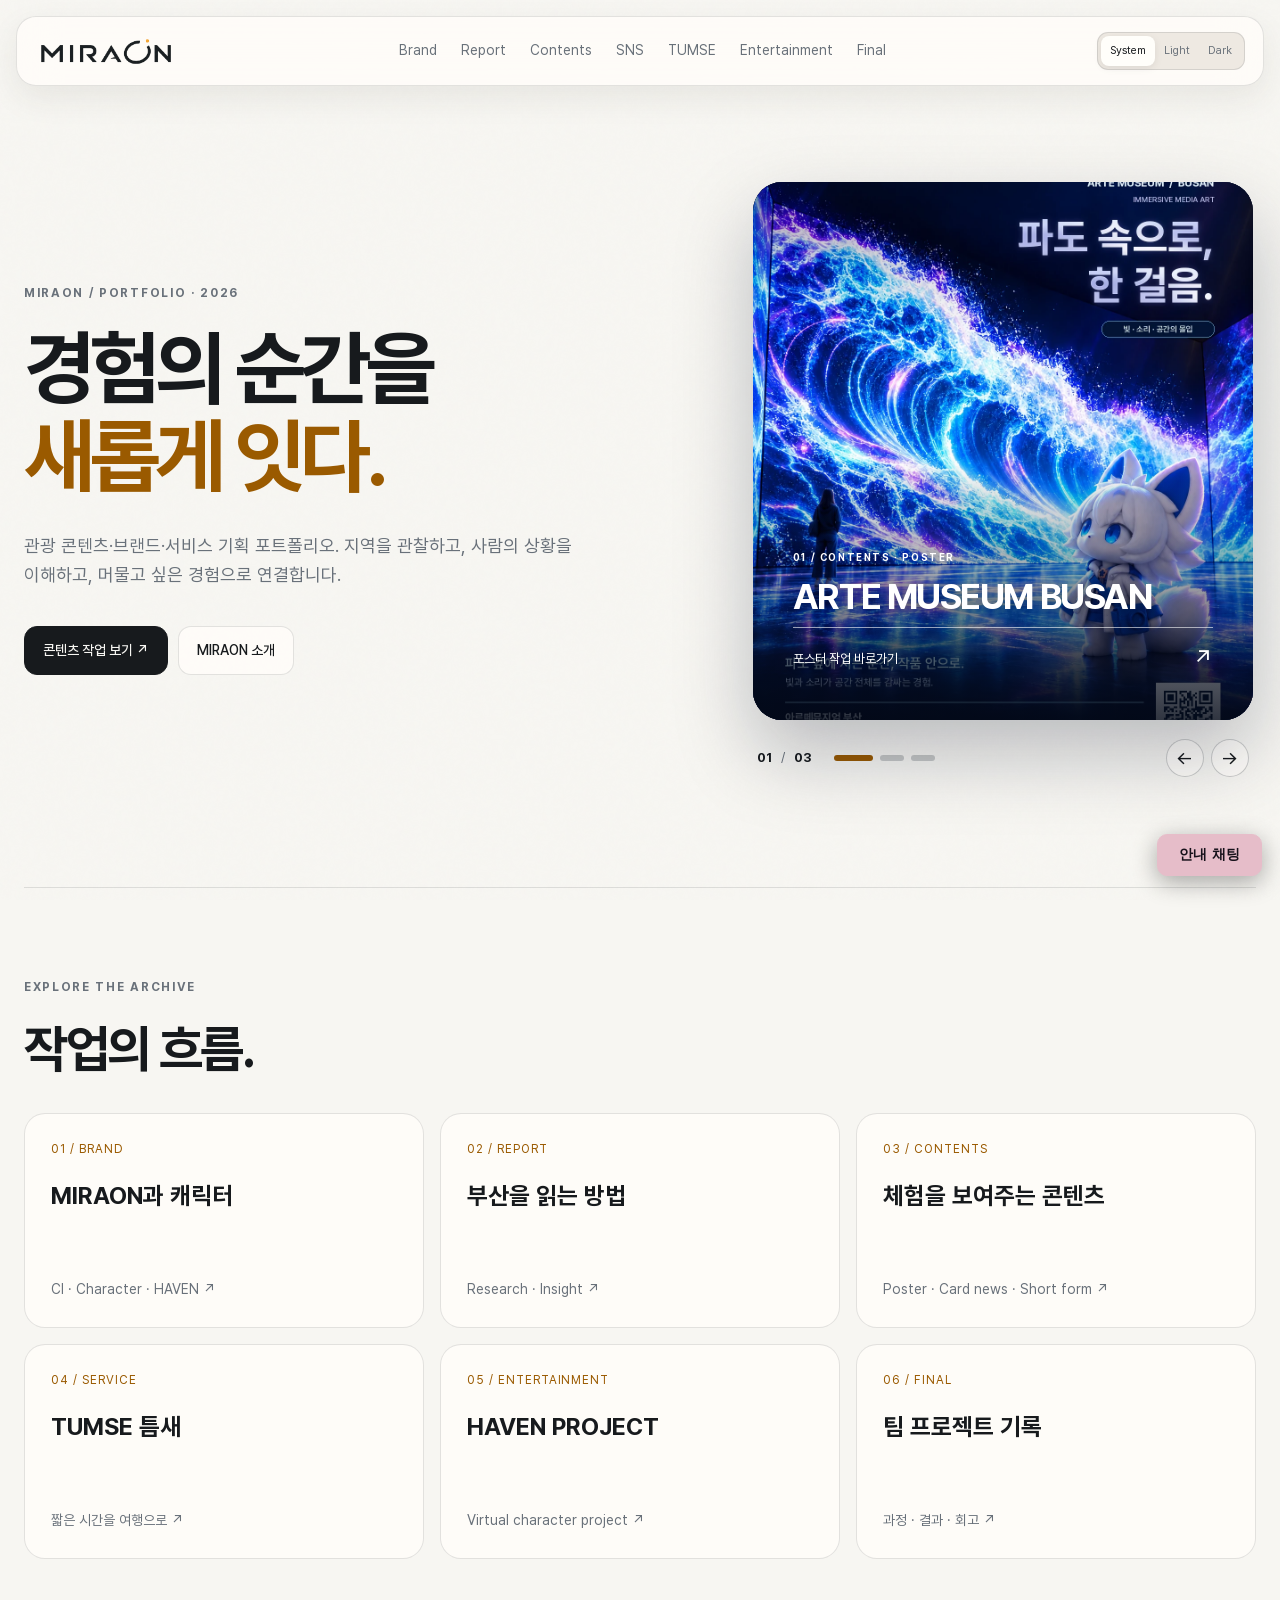
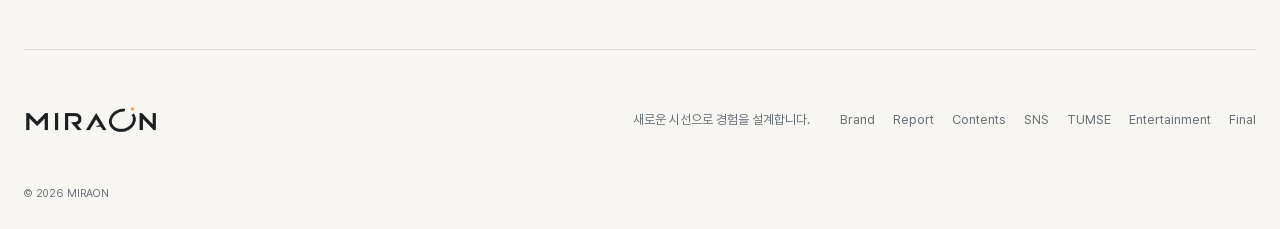
==== commit 08547ad7: "MIRAON에 HAVEN 공통 규칙형 챗봇과 문의 접수 연결 기존 디자인·설정·SNS·팝업을 유지하면서 공통 게시 안내와 Supabase 문의 경로를 연결합니다." ====
--- a/index.html
+++ b/index.html
@@ -1,4 +1,4 @@
-<!doctype html><html lang="ko" data-theme="system"><head><meta charset="utf-8"><meta name="viewport" content="width=device-width,initial-scale=1"><meta name="description" content="MIRAON의 관광 콘텐츠, 브랜드 및 서비스 기획 포트폴리오"><meta name="theme-color" content="#f7f6f2"><title>Home — MIRAON</title><link rel="icon" type="image/png" href="assets/brand/miraon-favicon.png"><link rel="stylesheet" href="style.css?v=20260928-portfolio"><script src="script.js?v=20260928-portfolio" defer></script></head><body data-page="home"><a class="skip-link" href="#main">본문으로 이동</a><header class="site-header portfolio-header" data-header><a class="brand" href="index.html" aria-label="MIRAON 홈">MIRAON</a><button class="menu-button" type="button" aria-label="메뉴 열기" aria-controls="site-nav" aria-expanded="false" data-menu-button><span></span><span></span></button><nav class="site-nav" id="site-nav" aria-label="주요 메뉴" data-menu><a href="brand.html" data-nav="brand">Brand</a><a href="report.html" data-nav="report">Report</a><a href="contents.html" data-nav="contents">Contents</a><a href="sns.html" data-nav="sns">SNS</a><a href="service.html" data-nav="service">TUMSE</a><a href="entertainment.html" data-nav="entertainment">Entertainment</a><a href="final.html" data-nav="final">Final</a></nav><div class="theme-switcher" role="group" aria-label="화면 테마" data-theme-switcher><button type="button" data-theme-choice="system">System</button><button type="button" data-theme-choice="light">Light</button><button type="button" data-theme-choice="dark">Dark</button></div></header><main id="main">
+<!doctype html><html lang="ko" data-theme="system"><head><meta charset="utf-8"><meta name="viewport" content="width=device-width,initial-scale=1"><meta name="description" content="MIRAON의 관광 콘텐츠, 브랜드 및 서비스 기획 포트폴리오"><meta name="theme-color" content="#f7f6f2"><title>Home — MIRAON</title><link rel="icon" type="image/png" href="assets/brand/miraon-favicon.png"><link rel="stylesheet" href="style.css?v=20261013-responsive"><script src="script.js?v=20260928-portfolio" defer></script><script type="module" src="chatbot/widget.js?v=20261026-2"></script></head><body data-page="home"><a class="skip-link" href="#main">본문으로 이동</a><header class="site-header portfolio-header" data-header><a class="brand" href="index.html" aria-label="MIRAON 홈">MIRAON</a><button class="menu-button" type="button" aria-label="메뉴 열기" aria-controls="site-nav" aria-expanded="false" data-menu-button><span></span><span></span></button><nav class="site-nav" id="site-nav" aria-label="주요 메뉴" data-menu><a href="brand.html" data-nav="brand">Brand</a><a href="report.html" data-nav="report">Report</a><a href="contents.html" data-nav="contents">Contents</a><a href="sns.html" data-nav="sns">SNS</a><a href="service.html" data-nav="service">TUMSE</a><a href="entertainment.html" data-nav="entertainment">Entertainment</a><a href="final.html" data-nav="final">Final</a></nav><div class="theme-switcher" role="group" aria-label="화면 테마" data-theme-switcher><button type="button" data-theme-choice="system">System</button><button type="button" data-theme-choice="light">Light</button><button type="button" data-theme-choice="dark">Dark</button></div></header><main id="main">
 <section class="portfolio-home-hero shell reveal"><div><p class="eyebrow">MIRAON / Portfolio · 2026</p><h1>경험의 순간을<br><em>새롭게 잇다.</em></h1><p>관광 콘텐츠·브랜드·서비스 기획 포트폴리오. 지역을 관찰하고, 사람의 상황을 이해하고, 머물고 싶은 경험으로 연결합니다.</p><div class="button-row"><a class="button button-primary" href="contents.html">콘텐츠 작업 보기 ↗</a><a class="button button-quiet" href="brand.html">MIRAON 소개</a></div></div>
 <div class="home-showcase" aria-label="대표 작업 배너" aria-roledescription="슬라이드 쇼" data-home-showcase>
   <div class="home-showcase-stage">
--- a/style.css
+++ b/style.css
@@ -170,13 +170,16 @@
 .contact-side p { max-width: 430px; margin: 0 0 28px; color: #545b63; }
 
 .site-footer { min-height: 180px; display: grid; grid-template-columns: 1fr auto auto; align-items: center; gap: 30px; border-top: 1px solid var(--line); color: var(--muted); font-size: 13px; }
-.site-footer > div { display: flex; gap: 18px; }
+.site-footer > div { min-width: 0; display: flex; flex-wrap: wrap; gap: 10px 18px; }
+.site-footer > p { min-width: 0; word-break: keep-all; overflow-wrap: anywhere; }
 .site-footer .footer-socials { position: fixed; z-index: 70; right: clamp(16px, 2.4vw, 34px); bottom: max(18px, env(safe-area-inset-bottom)); display: flex; gap: 8px; padding: 8px; border: 1px solid var(--line); border-radius: 999px; background: var(--surface-solid); box-shadow: var(--shadow-small); }
 .footer-social-link { width: 38px; height: 38px; display: inline-grid; place-items: center; border: 1px solid var(--line); border-radius: 50%; color: var(--ink); background: var(--surface); transition: color .2s ease, background .2s ease, border-color .2s ease, transform .2s ease; }
 .footer-social-link svg { width: 18px; height: 18px; fill: none; stroke: currentColor; stroke-width: 1.8; stroke-linecap: round; stroke-linejoin: round; }
 .footer-social-link:hover { color: #17202a; background: var(--brand-orange); border-color: var(--brand-orange); transform: translateY(-2px); }
 .footer-social-link:focus-visible { outline: 2px solid var(--accent); outline-offset: 3px; }
 .site-footer small { grid-column: 1/-1; padding-bottom: 20px; }
+.archive-image-fallback { display: grid; place-items: center; background: var(--surface-soft); }
+.archive-image-fallback .brand { width: min(70%, 360px); height: 88px; }
 
 /* Inner pages */
 .page-hero { min-height: 540px; padding-block: 135px 90px; display: grid; grid-template-columns: 1.2fr .8fr; gap: 70px; align-items: end; border-bottom: 1px solid var(--line); }
@@ -339,6 +342,8 @@
   .news-feature { grid-template-columns: 1fr; }
   .news-feature-image { min-height: 340px; }
   .project-index-heading { grid-template-columns: 1fr; align-items: start; }
+  .site-footer { grid-template-columns: minmax(0, 1fr); padding-block: 50px 20px; gap: 14px; }
+  .site-footer small { grid-column: auto; }
 }
 
 @media (max-width: 620px) {
@@ -486,7 +491,7 @@
 .tourism-gallery-viewport.is-dragging { cursor: grabbing; }
 .tourism-gallery-track { height: 390px; display: flex; transform: translate3d(0,0,0); transition: transform .48s cubic-bezier(.2,.75,.2,1); will-change: transform; }
 .tourism-gallery-track.is-dragging { transition: none; }
-.tourism-gallery-slide { min-width: 100%; height: 100%; position: relative; overflow: hidden; }
+.tourism-gallery-slide { flex: 0 0 100%; min-width: 0; height: 100%; margin: 0; position: relative; overflow: hidden; }
 .tourism-gallery-slide img { width: 100%; height: 100%; object-fit: cover; pointer-events: none; }
 .tourism-gallery-slide figcaption { position: absolute; right: 14px; bottom: 14px; max-width: calc(100% - 28px); padding: 7px 10px; border-radius: 999px; color: #17202a; background: rgba(255,255,255,.88); backdrop-filter: blur(10px); font-size: 9px; white-space: nowrap; overflow: hidden; text-overflow: ellipsis; }
 .tourism-gallery-arrow { width: 43px; height: 43px; position: absolute; z-index: 2; top: 50%; display: grid; place-items: center; border: 1px solid rgba(255,255,255,.58); border-radius: 50%; color: #17202a; background: rgba(255,255,255,.86); box-shadow: 0 8px 20px rgba(16,22,28,.12); backdrop-filter: blur(10px); cursor: pointer; transform: translateY(-70%); transition: color .2s ease, background .2s ease, transform .2s ease; }
@@ -723,3 +728,21 @@
 @media (max-width: 620px) { .portfolio-section { padding-block: 65px; }.portfolio-page-hero { padding-block: 78px 65px; }.portfolio-home-hero { gap: 48px; }.portfolio-card-grid, .portfolio-card-grid.two, .signal-grid, .signal-grid:has(article:nth-child(4)), .brand-palette { grid-template-columns: 1fr; }.stage-grid { grid-template-columns: repeat(2,1fr); }.brand-palette { gap: 8px; }.brand-palette > div { display: grid; grid-template-columns: 64px 1fr; gap: 0 12px; align-items: center; }.brand-palette i { grid-row: span 2; height: 55px; }.brand-palette strong { margin: 0; }.portfolio-facts div { grid-template-columns: 75px 1fr; }.external-project { align-items: flex-start; flex-direction: column; } }
 @media (max-width: 800px) { .home-showcase { width: min(100%,500px); }.home-showcase-stage { height: min(125vw,550px); } }
 @media (prefers-reduced-motion: reduce) { .home-showcase-slide, .home-showcase-slide.is-arte > img, .tumse-halo, .brand-visual img, .showcase-orbit { animation: none; transition: none; } }
+
+/* Keep controls and copy inside narrow viewports without hiding overflow. */
+@media (max-width: 620px) {
+  .site-header { grid-template-columns: minmax(0, 1fr) auto auto; gap: 8px; padding-inline: 10px; }
+  .site-header .brand { width: clamp(100px, 26vw, 134px); }
+  .tumse-quick-entry { grid-template-columns: minmax(0, 1fr) auto; gap: 12px 16px; padding: 20px; }
+  .tumse-quick-entry > span:first-child { flex-wrap: wrap; gap: 4px 14px; }
+  .tumse-quick-copy { grid-column: 1; grid-row: 2; min-width: 0; overflow-wrap: anywhere; }
+  .tumse-quick-arrow { grid-column: 2; grid-row: 1 / 3; }
+}
+
+@media (max-width: 480px) {
+  .report-site-header { height: auto; min-height: 70px; grid-template-columns: minmax(0, 1fr) auto; padding-block: 10px; row-gap: 8px; }
+  .report-site-header .brand { order: 1; }
+  .report-site-header .menu-button { order: 2; }
+  .report-site-header .report-header-actions { grid-column: 1 / -1; order: 3; }
+  .tourism-modal-nav nav { flex-wrap: wrap; overflow: visible; }
+}
